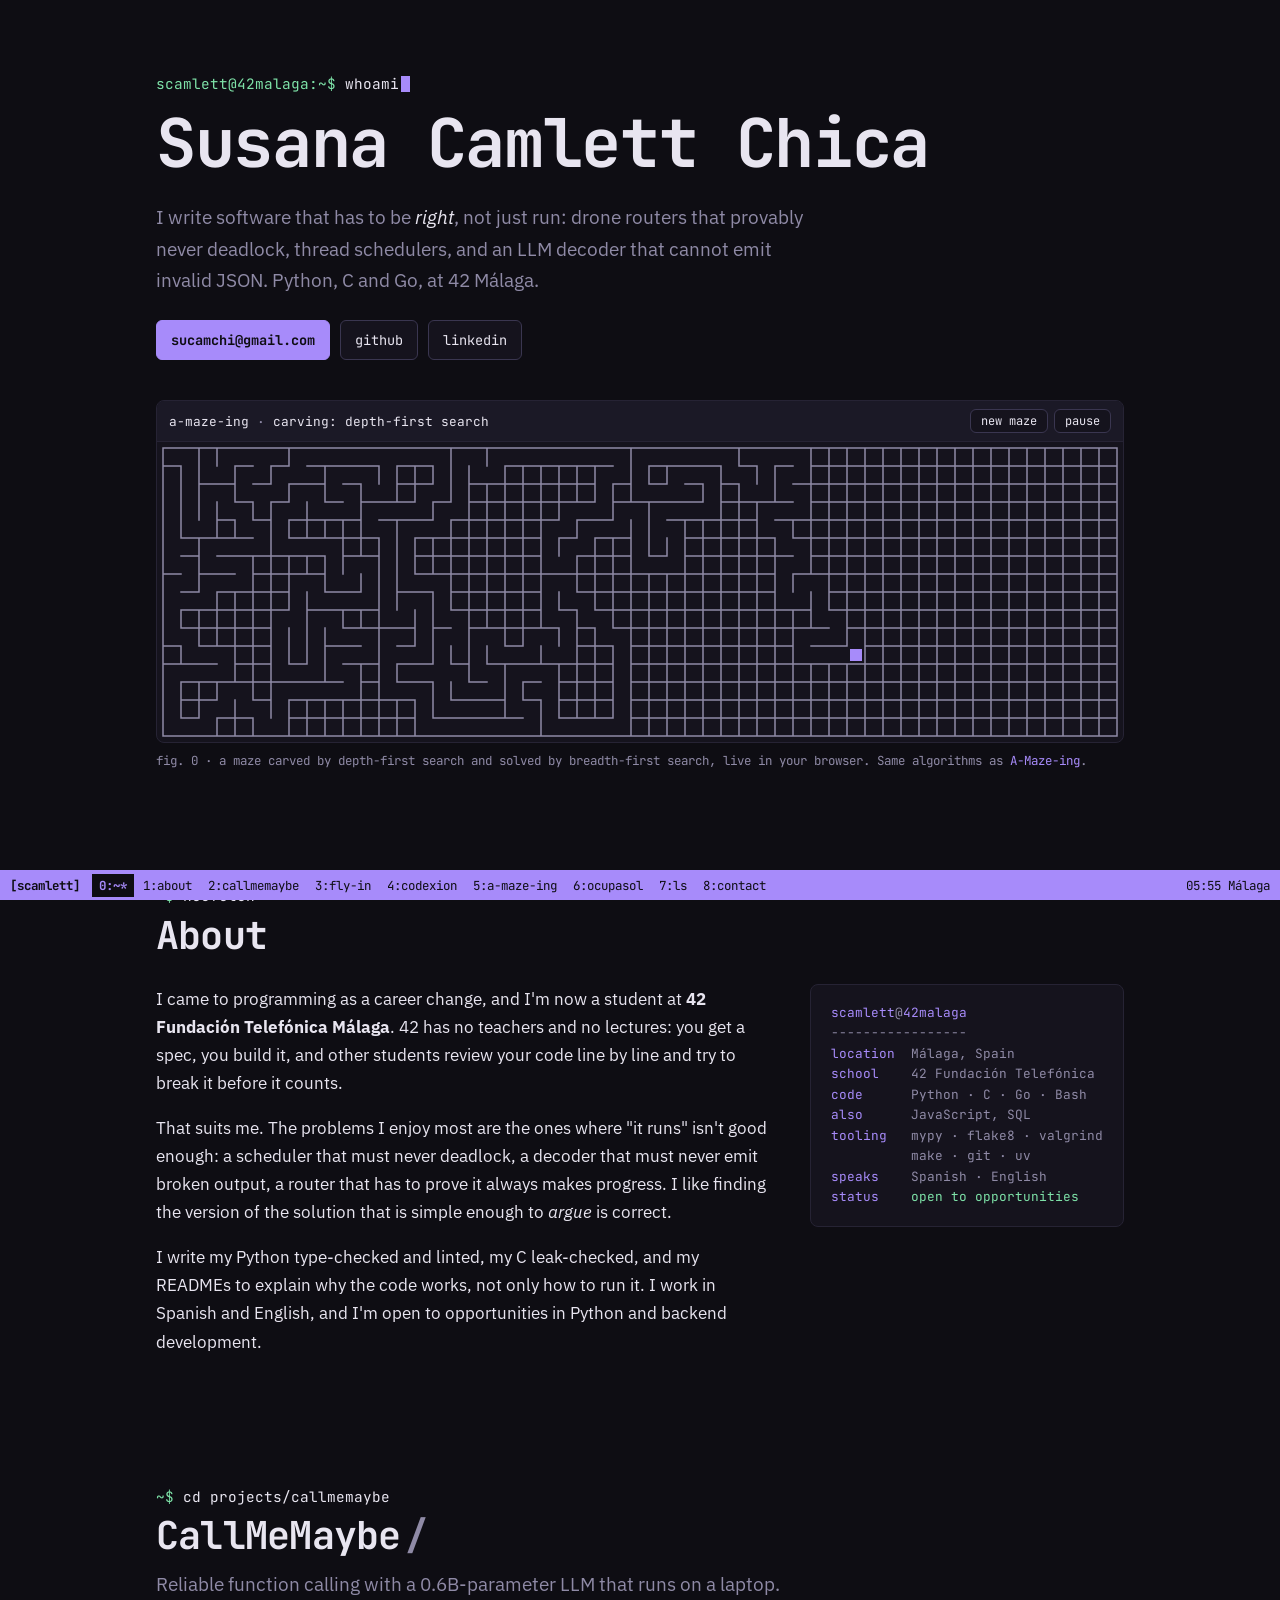
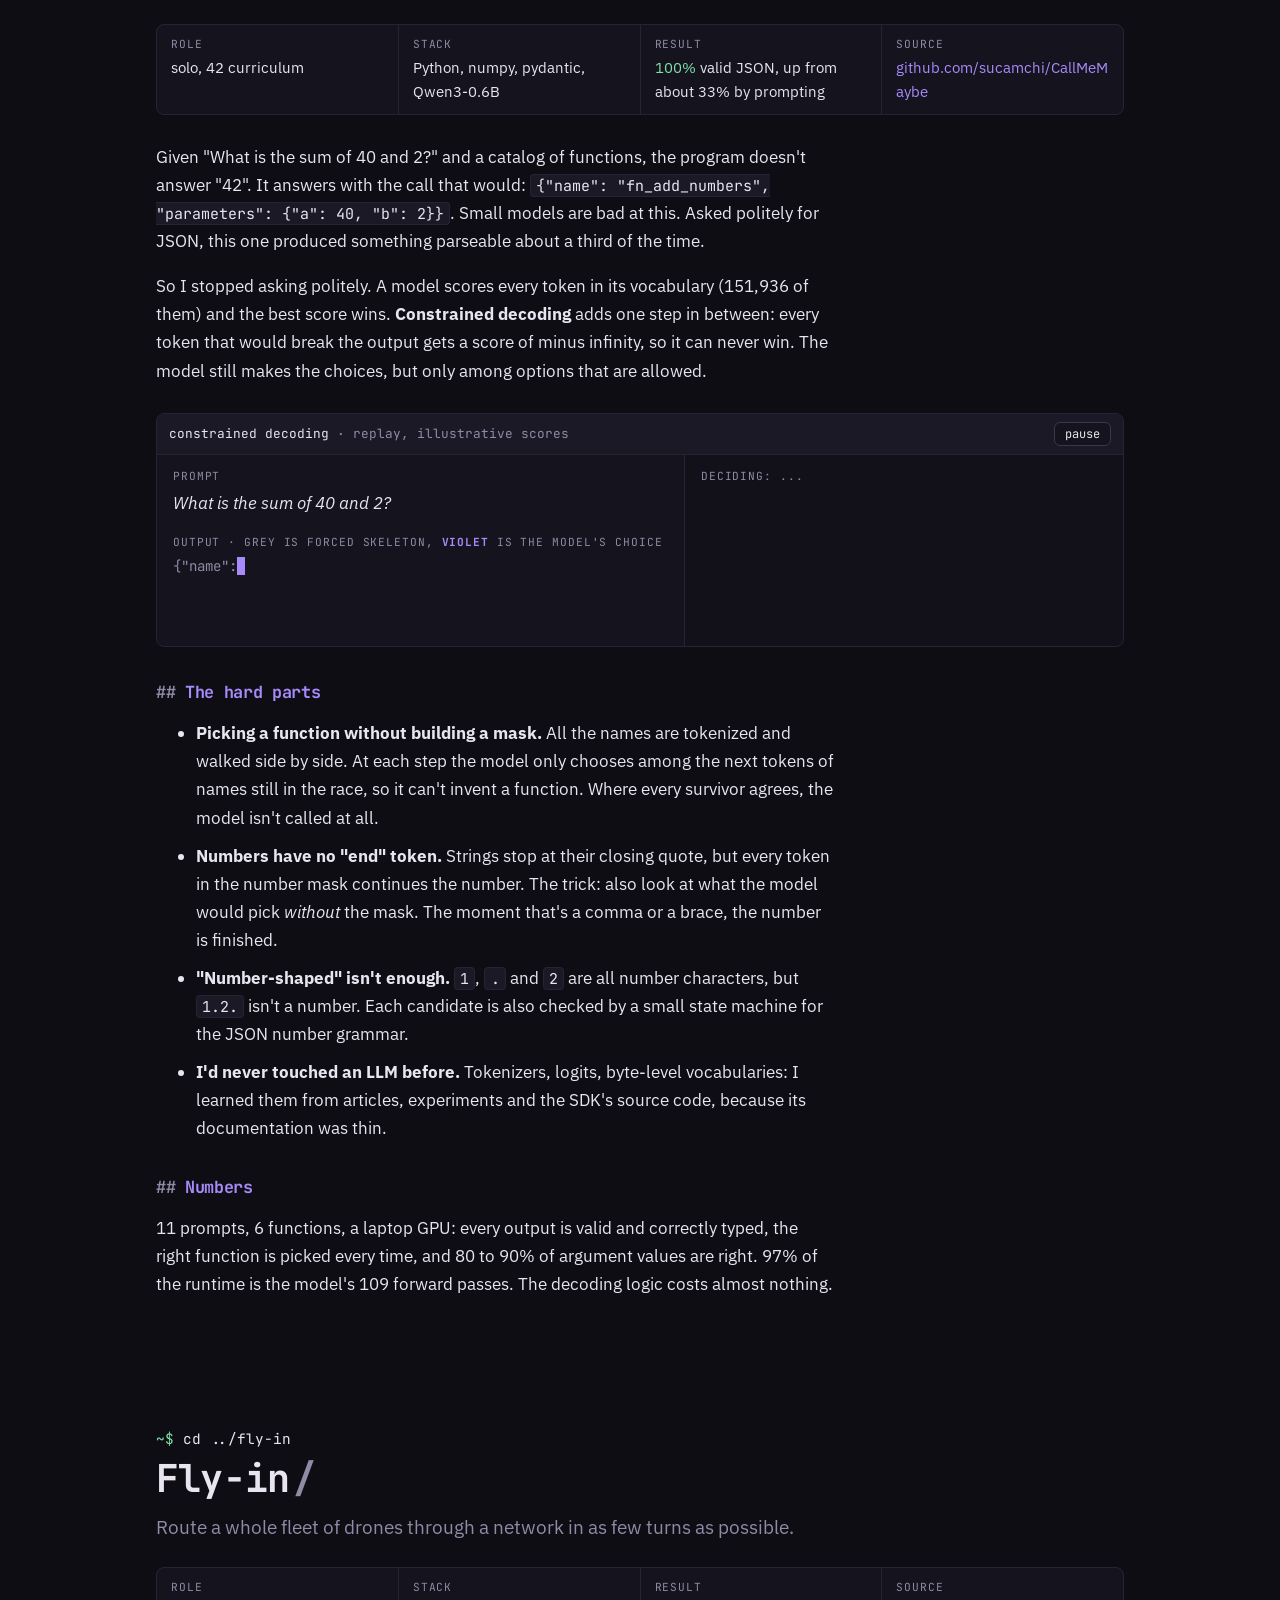
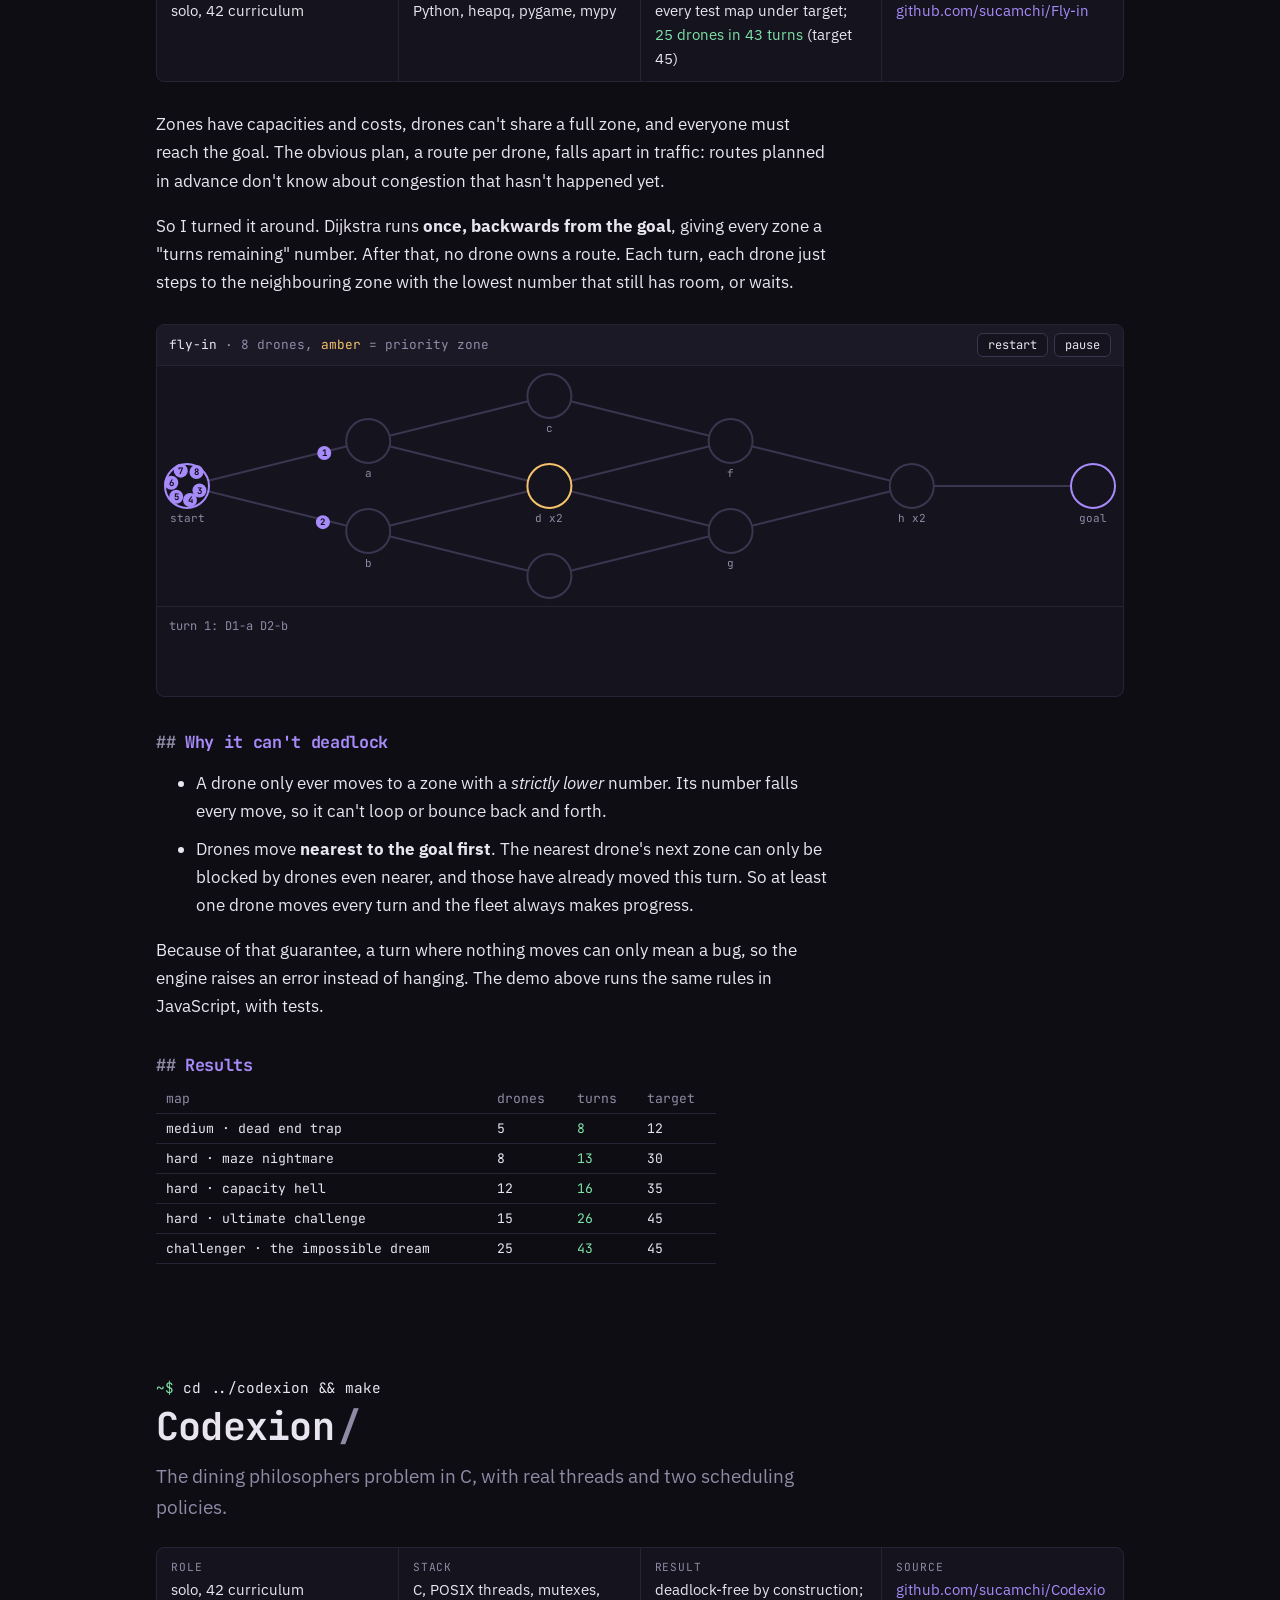
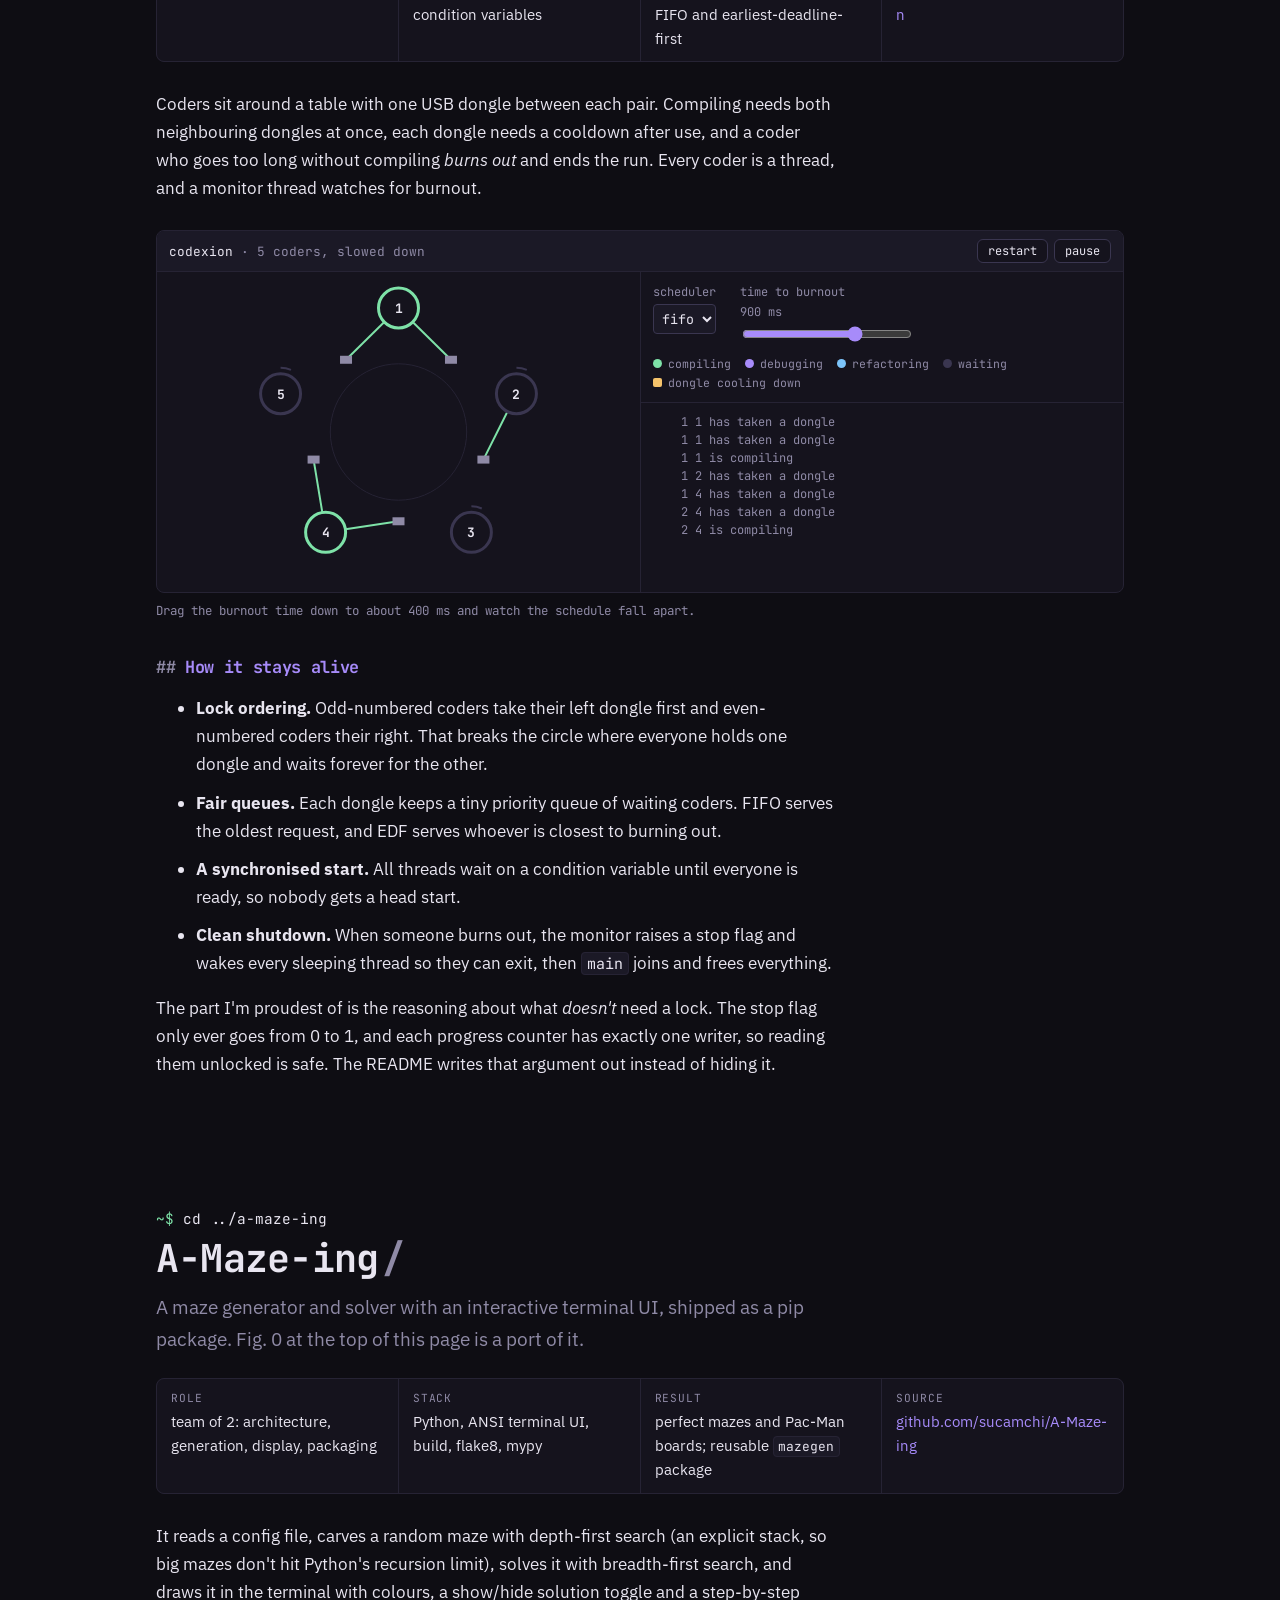
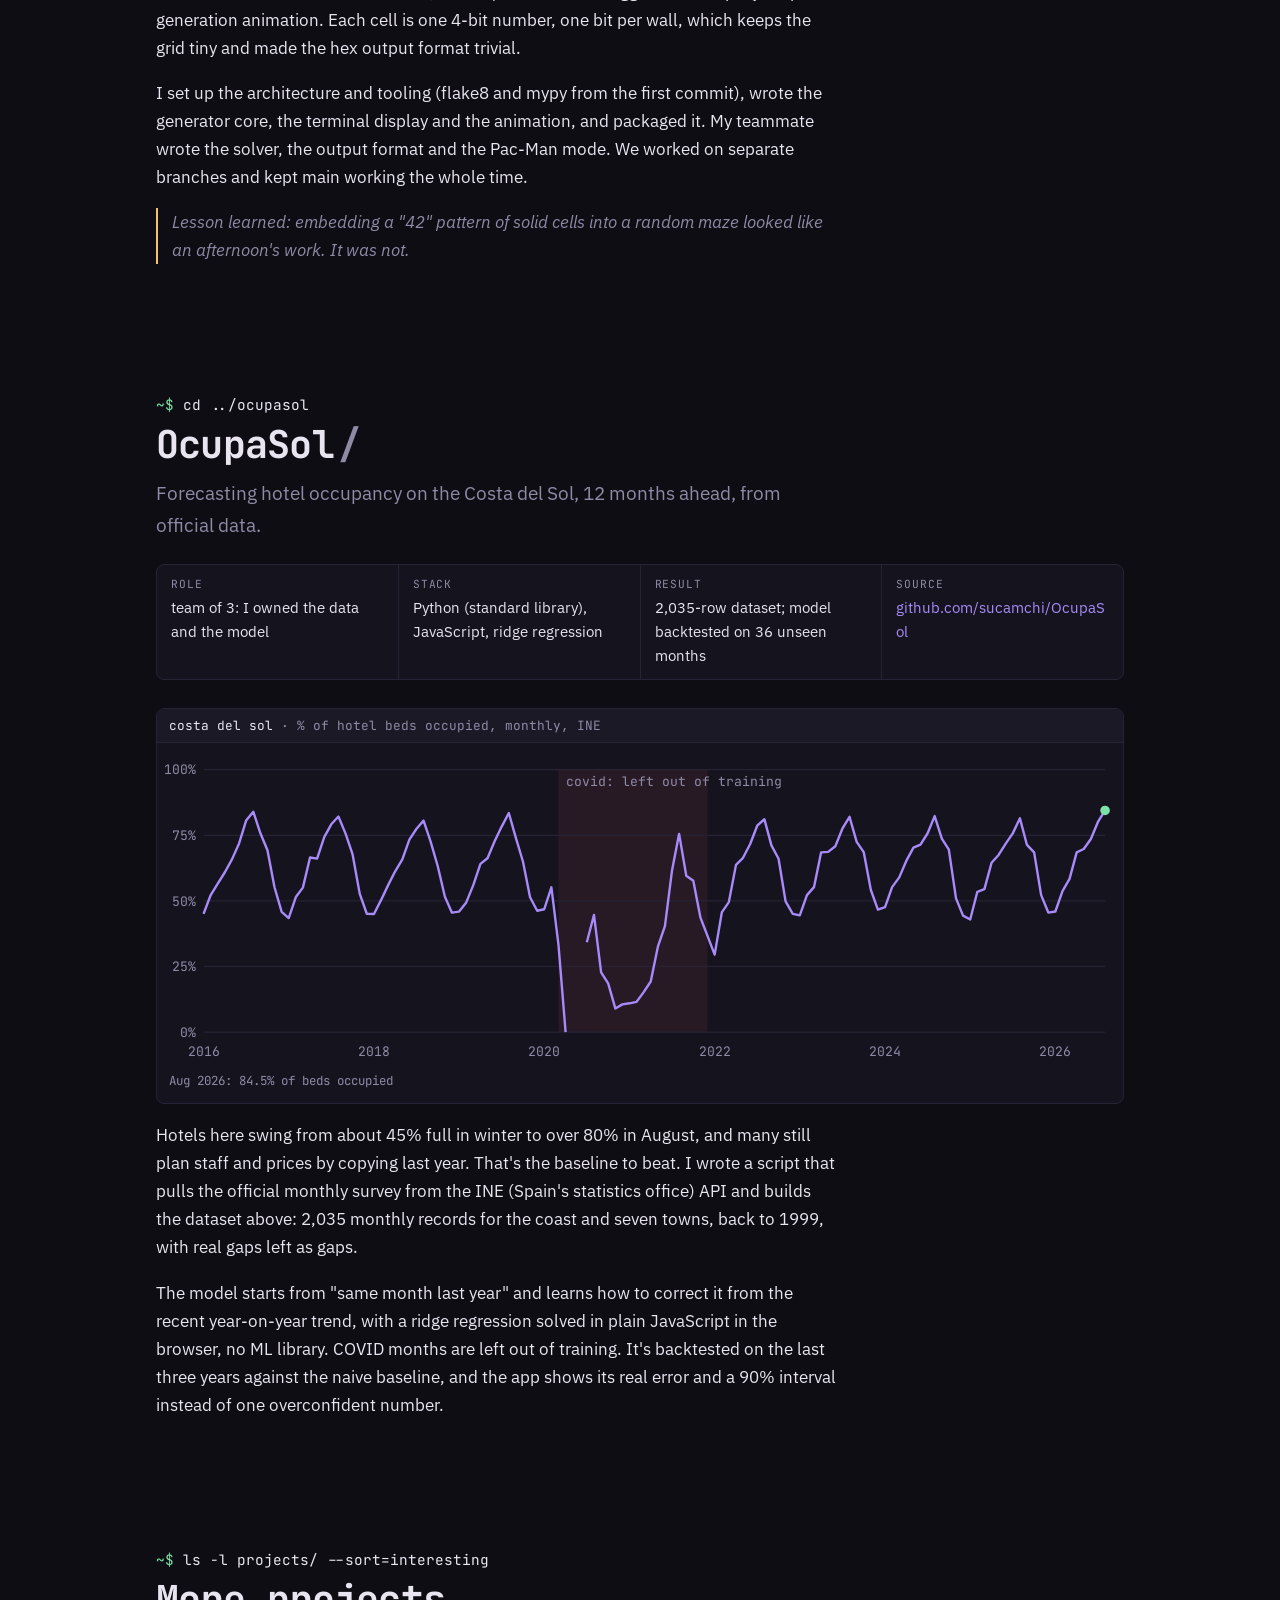
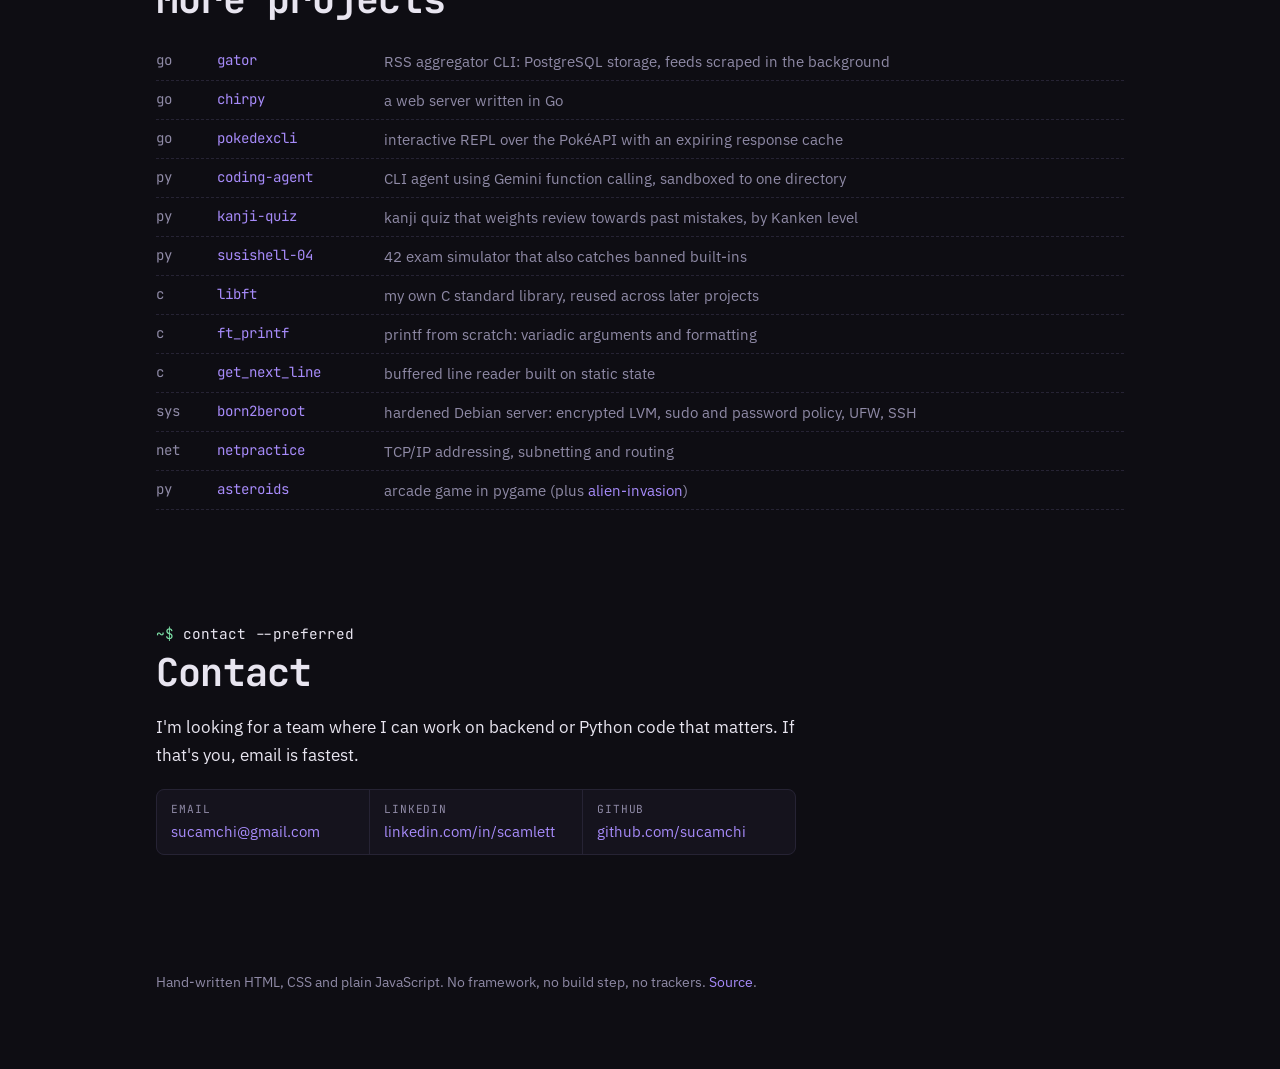
==== index.html @ fb70a39a "Rebuild portfolio as a hand-written site with live algorithm demos Replace the Markdown generator wi" ====
<!doctype html>
<html lang="en">

<head>
    <meta charset="utf-8">
    <meta name="viewport" content="width=device-width, initial-scale=1">
    <title>Susana Camlett Chica · Python, C &amp; Go</title>
    <meta name="description" content="Susana Camlett Chica, software developer at 42 Málaga. Route planners, thread schedulers and LLM decoders in Python, C and Go, with live demos.">
    <meta property="og:title" content="Susana Camlett Chica · Python, C &amp; Go">
    <meta property="og:description" content="Software that has to be right, not just run. Live demos of my projects, running in your browser.">
    <meta property="og:image" content="https://sucamchi.github.io/portfolio-static-site/assets/preview.png">
    <meta property="og:type" content="website">
    <meta name="theme-color" content="#0e0d13">
    <link rel="icon" href="data:image/svg+xml,%3Csvg xmlns='http://www.w3.org/2000/svg' viewBox='0 0 32 32'%3E%3Crect width='32' height='32' rx='6' fill='%230e0d13'/%3E%3Cpath d='M8 10l6 6-6 6' stroke='%23a78bfa' stroke-width='3' fill='none'/%3E%3Cpath d='M16 22h8' stroke='%237ee2a8' stroke-width='3'/%3E%3C/svg%3E">
    <link rel="preconnect" href="https://fonts.googleapis.com">
    <link rel="preconnect" href="https://fonts.gstatic.com" crossorigin>
    <link href="https://fonts.googleapis.com/css2?family=IBM+Plex+Sans:ital,wght@0,400;0,600;1,400&family=JetBrains+Mono:wght@400;700&display=swap" rel="stylesheet">
    <link rel="stylesheet" href="style.css">
</head>

<body>
    <a class="skip" href="#about">Skip to content</a>

    <main>
        <!-- 0: hero -->
        <section id="top" class="hero">
            <p class="cmd"><span class="ps1">scamlett@42malaga:~$</span> <span id="hero-command">whoami</span><span class="caret" aria-hidden="true"></span></p>
            <h1>Susana Camlett Chica</h1>
            <p class="lede">I write software that has to be <em>right</em>, not just run: drone routers that provably never deadlock, thread schedulers, and an LLM decoder that cannot emit invalid JSON. Python, C and Go, at 42 Málaga.</p>
            <p class="hero-links">
                <a class="button primary" href="mailto:sucamchi@gmail.com">sucamchi@gmail.com</a>
                <a class="button" href="https://github.com/sucamchi">github</a>
                <a class="button" href="https://www.linkedin.com/in/scamlett">linkedin</a>
            </p>

            <figure class="pane">
                <figcaption class="pane-bar">
                    <span class="pane-title">a-maze-ing <span class="dim">·</span> <span id="maze-status" aria-live="off">carving</span></span>
                    <span class="pane-controls">
                        <button id="maze-new" type="button">new maze</button>
                        <button id="maze-pause" type="button" aria-pressed="false">pause</button>
                    </span>
                </figcaption>
                <canvas id="maze" class="maze" role="img" aria-label="Animation: a random maze is carved by depth-first search, then the shortest path through it is found with breadth-first search."></canvas>
            </figure>
            <p class="fig-note">fig. 0 · a maze carved by depth-first search and solved by breadth-first search, live in your browser. Same algorithms as <a href="#a-maze-ing">A-Maze-ing</a>.</p>
        </section>

        <!-- 1: about -->
        <section id="about">
            <p class="cmd"><span class="ps1">~$</span> neofetch</p>
            <h2>About</h2>
            <div class="about">
                <div class="prose">
                    <p>I came to programming as a career change, and I'm now a student at <strong>42 Fundación Telefónica Málaga</strong>. 42 has no teachers and no lectures: you get a spec, you build it, and other students review your code line by line and try to break it before it counts.</p>
                    <p>That suits me. The problems I enjoy most are the ones where "it runs" isn't good enough: a scheduler that must never deadlock, a decoder that must never emit broken output, a router that has to prove it always makes progress. I like finding the version of the solution that is simple enough to <em>argue</em> is correct.</p>
                    <p>I write my Python type-checked and linted, my C leak-checked, and my READMEs to explain why the code works, not only how to run it. I work in Spanish and English, and I'm open to opportunities in Python and backend development.</p>
                </div>
                <pre class="neofetch" aria-label="Summary"><span class="accent">scamlett</span>@<span class="accent">42malaga</span>
-----------------
<b>location</b>  Málaga, Spain
<b>school</b>    42 Fundación Telefónica
<b>code</b>      Python · C · Go · Bash
<b>also</b>      JavaScript, SQL
<b>tooling</b>   mypy · flake8 · valgrind
          make · git · uv
<b>speaks</b>    Spanish · English
<b>status</b>    <span class="green">open to opportunities</span></pre>
            </div>
        </section>

        <!-- 2: CallMeMaybe -->
        <section id="callmemaybe" class="project">
            <p class="cmd"><span class="ps1">~$</span> cd projects/callmemaybe</p>
            <h2>CallMeMaybe</h2>
            <p class="lede">Reliable function calling with a 0.6B-parameter LLM that runs on a laptop.</p>
            <dl class="facts">
                <div><dt>role</dt><dd>solo, 42 curriculum</dd></div>
                <div><dt>stack</dt><dd>Python, numpy, pydantic, Qwen3-0.6B</dd></div>
                <div><dt>result</dt><dd><span class="green">100%</span> valid JSON, up from about 33% by prompting</dd></div>
                <div><dt>source</dt><dd><a href="https://github.com/sucamchi/CallMeMaybe">github.com/sucamchi/CallMeMaybe</a></dd></div>
            </dl>

            <div class="prose">
                <p>Given "What is the sum of 40 and 2?" and a catalog of functions, the program doesn't answer "42". It answers with the call that would: <code>{"name": "fn_add_numbers", "parameters": {"a": 40, "b": 2}}</code>. Small models are bad at this. Asked politely for JSON, this one produced something parseable about a third of the time.</p>
                <p>So I stopped asking politely. A model scores every token in its vocabulary (151,936 of them) and the best score wins. <strong>Constrained decoding</strong> adds one step in between: every token that would break the output gets a score of minus infinity, so it can never win. The model still makes the choices, but only among options that are allowed.</p>
            </div>

            <figure class="pane decode" id="decode">
                <figcaption class="pane-bar">
                    <span class="pane-title">constrained decoding <span class="dim">· replay, illustrative scores</span></span>
                    <span class="pane-controls"><button id="decode-pause" type="button" aria-pressed="false">pause</button></span>
                </figcaption>
                <div class="decode-body">
                    <div>
                        <p class="decode-label">prompt</p>
                        <p class="decode-prompt">What is the sum of 40 and 2?</p>
                        <p class="decode-label">output <span class="dim">· <span class="forced">grey</span> is forced skeleton, <span class="picked">violet</span> is the model's choice</span></p>
                        <pre id="decode-output" class="decode-output"></pre>
                    </div>
                    <div class="decode-side">
                        <p class="decode-label">deciding: <span id="decode-slot">...</span></p>
                        <ol id="decode-options" class="decode-options"></ol>
                        <p id="decode-note" class="decode-note" aria-live="polite"></p>
                    </div>
                </div>
            </figure>

            <div class="prose">
                <h3>The hard parts</h3>
                <ul>
                    <li><strong>Picking a function without building a mask.</strong> All the names are tokenized and walked side by side. At each step the model only chooses among the next tokens of names still in the race, so it can't invent a function. Where every survivor agrees, the model isn't called at all.</li>
                    <li><strong>Numbers have no "end" token.</strong> Strings stop at their closing quote, but every token in the number mask continues the number. The trick: also look at what the model would pick <em>without</em> the mask. The moment that's a comma or a brace, the number is finished.</li>
                    <li><strong>"Number-shaped" isn't enough.</strong> <code>1</code>, <code>.</code> and <code>2</code> are all number characters, but <code>1.2.</code> isn't a number. Each candidate is also checked by a small state machine for the JSON number grammar.</li>
                    <li><strong>I'd never touched an LLM before.</strong> Tokenizers, logits, byte-level vocabularies: I learned them from articles, experiments and the SDK's source code, because its documentation was thin.</li>
                </ul>
                <h3>Numbers</h3>
                <p>11 prompts, 6 functions, a laptop GPU: every output is valid and correctly typed, the right function is picked every time, and 80 to 90% of argument values are right. 97% of the runtime is the model's 109 forward passes. The decoding logic costs almost nothing.</p>
            </div>
        </section>

        <!-- 3: Fly-in -->
        <section id="fly-in" class="project">
            <p class="cmd"><span class="ps1">~$</span> cd ../fly-in</p>
            <h2>Fly-in</h2>
            <p class="lede">Route a whole fleet of drones through a network in as few turns as possible.</p>
            <dl class="facts">
                <div><dt>role</dt><dd>solo, 42 curriculum</dd></div>
                <div><dt>stack</dt><dd>Python, heapq, pygame, mypy</dd></div>
                <div><dt>result</dt><dd>every test map under target; <span class="green">25 drones in 43 turns</span> (target 45)</dd></div>
                <div><dt>source</dt><dd><a href="https://github.com/sucamchi/Fly-in">github.com/sucamchi/Fly-in</a></dd></div>
            </dl>

            <div class="prose">
                <p>Zones have capacities and costs, drones can't share a full zone, and everyone must reach the goal. The obvious plan, a route per drone, falls apart in traffic: routes planned in advance don't know about congestion that hasn't happened yet.</p>
                <p>So I turned it around. Dijkstra runs <strong>once, backwards from the goal</strong>, giving every zone a "turns remaining" number. After that, no drone owns a route. Each turn, each drone just steps to the neighbouring zone with the lowest number that still has room, or waits.</p>
            </div>

            <figure class="pane">
                <figcaption class="pane-bar">
                    <span class="pane-title">fly-in <span class="dim">· 8 drones, <span class="amber">amber</span> = priority zone</span></span>
                    <span class="pane-controls">
                        <button id="flyin-restart" type="button">restart</button>
                        <button id="flyin-pause" type="button" aria-pressed="false">pause</button>
                    </span>
                </figcaption>
                <canvas id="flyin" class="flyin" role="img" aria-label="Animation: eight drones move from the start zone to the goal through a network, each turn stepping to the closest free zone."></canvas>
                <pre id="flyin-log" class="log" aria-live="off"></pre>
            </figure>

            <div class="prose">
                <h3>Why it can't deadlock</h3>
                <ul>
                    <li>A drone only ever moves to a zone with a <em>strictly lower</em> number. Its number falls every move, so it can't loop or bounce back and forth.</li>
                    <li>Drones move <strong>nearest to the goal first</strong>. The nearest drone's next zone can only be blocked by drones even nearer, and those have already moved this turn. So at least one drone moves every turn and the fleet always makes progress.</li>
                </ul>
                <p>Because of that guarantee, a turn where nothing moves can only mean a bug, so the engine raises an error instead of hanging. The demo above runs the same rules in JavaScript, with tests.</p>
                <h3>Results</h3>
                <table class="results">
                    <thead><tr><th>map</th><th>drones</th><th>turns</th><th>target</th></tr></thead>
                    <tbody>
                        <tr><td>medium · dead end trap</td><td>5</td><td>8</td><td>12</td></tr>
                        <tr><td>hard · maze nightmare</td><td>8</td><td>13</td><td>30</td></tr>
                        <tr><td>hard · capacity hell</td><td>12</td><td>16</td><td>35</td></tr>
                        <tr><td>hard · ultimate challenge</td><td>15</td><td>26</td><td>45</td></tr>
                        <tr><td>challenger · the impossible dream</td><td>25</td><td>43</td><td>45</td></tr>
                    </tbody>
                </table>
            </div>
        </section>

        <!-- 4: Codexion -->
        <section id="codexion" class="project">
            <p class="cmd"><span class="ps1">~$</span> cd ../codexion &amp;&amp; make</p>
            <h2>Codexion</h2>
            <p class="lede">The dining philosophers problem in C, with real threads and two scheduling policies.</p>
            <dl class="facts">
                <div><dt>role</dt><dd>solo, 42 curriculum</dd></div>
                <div><dt>stack</dt><dd>C, POSIX threads, mutexes, condition variables</dd></div>
                <div><dt>result</dt><dd>deadlock-free by construction; FIFO and earliest-deadline-first</dd></div>
                <div><dt>source</dt><dd><a href="https://github.com/sucamchi/Codexion">github.com/sucamchi/Codexion</a></dd></div>
            </dl>

            <div class="prose">
                <p>Coders sit around a table with one USB dongle between each pair. Compiling needs both neighbouring dongles at once, each dongle needs a cooldown after use, and a coder who goes too long without compiling <em>burns out</em> and ends the run. Every coder is a thread, and a monitor thread watches for burnout.</p>
            </div>

            <figure class="pane">
                <figcaption class="pane-bar">
                    <span class="pane-title">codexion <span class="dim">· 5 coders, slowed down</span></span>
                    <span class="pane-controls">
                        <button id="codexion-restart" type="button">restart</button>
                        <button id="codexion-pause" type="button" aria-pressed="false">pause</button>
                    </span>
                </figcaption>
                <div class="codexion-body">
                    <canvas id="codexion-canvas" class="codexion" role="img" aria-label="Animation: five coders around a table take turns holding the two dongles beside them. A ring around each coder fills up as they approach burnout."></canvas>
                    <div class="codexion-side">
                        <div class="controls">
                            <label>scheduler
                                <select id="codexion-scheduler">
                                    <option value="fifo">fifo</option>
                                    <option value="edf">edf</option>
                                </select>
                            </label>
                            <label>time to burnout <output id="codexion-burnout-value">900 ms</output>
                                <input id="codexion-burnout" type="range" min="250" max="1200" step="50" value="900">
                            </label>
                        </div>
                        <ul class="legend">
                            <li><i class="dot green-bg"></i>compiling</li>
                            <li><i class="dot accent-bg"></i>debugging</li>
                            <li><i class="dot blue-bg"></i>refactoring</li>
                            <li><i class="dot line-bg"></i>waiting</li>
                            <li><i class="dot amber-bg"></i>dongle cooling down</li>
                        </ul>
                        <pre id="codexion-log" class="log" aria-live="off"></pre>
                    </div>
                </div>
            </figure>
            <p class="fig-note">Drag the burnout time down to about 400 ms and watch the schedule fall apart.</p>

            <div class="prose">
                <h3>How it stays alive</h3>
                <ul>
                    <li><strong>Lock ordering.</strong> Odd-numbered coders take their left dongle first and even-numbered coders their right. That breaks the circle where everyone holds one dongle and waits forever for the other.</li>
                    <li><strong>Fair queues.</strong> Each dongle keeps a tiny priority queue of waiting coders. FIFO serves the oldest request, and EDF serves whoever is closest to burning out.</li>
                    <li><strong>A synchronised start.</strong> All threads wait on a condition variable until everyone is ready, so nobody gets a head start.</li>
                    <li><strong>Clean shutdown.</strong> When someone burns out, the monitor raises a stop flag and wakes every sleeping thread so they can exit, then <code>main</code> joins and frees everything.</li>
                </ul>
                <p>The part I'm proudest of is the reasoning about what <em>doesn't</em> need a lock. The stop flag only ever goes from 0 to 1, and each progress counter has exactly one writer, so reading them unlocked is safe. The README writes that argument out instead of hiding it.</p>
            </div>
        </section>

        <!-- 5: A-Maze-ing -->
        <section id="a-maze-ing" class="project">
            <p class="cmd"><span class="ps1">~$</span> cd ../a-maze-ing</p>
            <h2>A-Maze-ing</h2>
            <p class="lede">A maze generator and solver with an interactive terminal UI, shipped as a pip package. Fig. 0 at the top of this page is a port of it.</p>
            <dl class="facts">
                <div><dt>role</dt><dd>team of 2: architecture, generation, display, packaging</dd></div>
                <div><dt>stack</dt><dd>Python, ANSI terminal UI, build, flake8, mypy</dd></div>
                <div><dt>result</dt><dd>perfect mazes and Pac-Man boards; reusable <code>mazegen</code> package</dd></div>
                <div><dt>source</dt><dd><a href="https://github.com/sucamchi/A-Maze-ing">github.com/sucamchi/A-Maze-ing</a></dd></div>
            </dl>
            <div class="prose">
                <p>It reads a config file, carves a random maze with depth-first search (an explicit stack, so big mazes don't hit Python's recursion limit), solves it with breadth-first search, and draws it in the terminal with colours, a show/hide solution toggle and a step-by-step generation animation. Each cell is one 4-bit number, one bit per wall, which keeps the grid tiny and made the hex output format trivial.</p>
                <p>I set up the architecture and tooling (flake8 and mypy from the first commit), wrote the generator core, the terminal display and the animation, and packaged it. My teammate wrote the solver, the output format and the Pac-Man mode. We worked on separate branches and kept main working the whole time.</p>
                <p class="aside">Lesson learned: embedding a "42" pattern of solid cells into a random maze looked like an afternoon's work. It was not.</p>
            </div>
        </section>

        <!-- 6: OcupaSol -->
        <section id="ocupasol" class="project">
            <p class="cmd"><span class="ps1">~$</span> cd ../ocupasol</p>
            <h2>OcupaSol</h2>
            <p class="lede">Forecasting hotel occupancy on the Costa del Sol, 12 months ahead, from official data.</p>
            <dl class="facts">
                <div><dt>role</dt><dd>team of 3: I owned the data and the model</dd></div>
                <div><dt>stack</dt><dd>Python (standard library), JavaScript, ridge regression</dd></div>
                <div><dt>result</dt><dd>2,035-row dataset; model backtested on 36 unseen months</dd></div>
                <div><dt>source</dt><dd><a href="https://github.com/sucamchi/OcupaSol">github.com/sucamchi/OcupaSol</a></dd></div>
            </dl>

            <figure class="pane">
                <figcaption class="pane-bar">
                    <span class="pane-title">costa del sol <span class="dim">· % of hotel beds occupied, monthly, INE</span></span>
                </figcaption>
                <svg id="ocupasol-chart" class="chart" role="img" aria-label="Line chart of monthly hotel occupancy on the Costa del Sol from 2016 to 2026: a steady seasonal wave between about 45% in winter and 84% in August, a collapse to zero in 2020, and recovery by 2022."></svg>
                <p id="ocupasol-readout" class="readout" aria-live="off"></p>
            </figure>

            <div class="prose">
                <p>Hotels here swing from about 45% full in winter to over 80% in August, and many still plan staff and prices by copying last year. That's the baseline to beat. I wrote a script that pulls the official monthly survey from the INE (Spain's statistics office) API and builds the dataset above: 2,035 monthly records for the coast and seven towns, back to 1999, with real gaps left as gaps.</p>
                <p>The model starts from "same month last year" and learns how to correct it from the recent year-on-year trend, with a ridge regression solved in plain JavaScript in the browser, no ML library. COVID months are left out of training. It's backtested on the last three years against the naive baseline, and the app shows its real error and a 90% interval instead of one overconfident number.</p>
            </div>
        </section>

        <!-- 7: everything else -->
        <section id="ls">
            <p class="cmd"><span class="ps1">~$</span> ls -l projects/ --sort=interesting</p>
            <h2>More projects</h2>
            <ul class="ls">
                <li><span class="perm">go</span><a href="https://github.com/sucamchi/aggreGATOR">gator</a><span>RSS aggregator CLI: PostgreSQL storage, feeds scraped in the background</span></li>
                <li><span class="perm">go</span><a href="https://github.com/sucamchi/Chirpy">chirpy</a><span>a web server written in Go</span></li>
                <li><span class="perm">go</span><a href="https://github.com/sucamchi/pokedexcli">pokedexcli</a><span>interactive REPL over the PokéAPI with an expiring response cache</span></li>
                <li><span class="perm">py</span><a href="https://github.com/sucamchi/boot-ai-coding-agent">coding-agent</a><span>CLI agent using Gemini function calling, sandboxed to one directory</span></li>
                <li><span class="perm">py</span><a href="https://github.com/sucamchi/kanji-quiz">kanji-quiz</a><span>kanji quiz that weights review towards past mistakes, by Kanken level</span></li>
                <li><span class="perm">py</span><a href="https://github.com/sucamchi/SusiShell04ElectricBoogaloo">susishell-04</a><span>42 exam simulator that also catches banned built-ins</span></li>
                <li><span class="perm">c</span><a href="https://github.com/sucamchi/libft">libft</a><span>my own C standard library, reused across later projects</span></li>
                <li><span class="perm">c</span><a href="https://github.com/sucamchi/ft_printf">ft_printf</a><span>printf from scratch: variadic arguments and formatting</span></li>
                <li><span class="perm">c</span><a href="https://github.com/sucamchi/get_next_line">get_next_line</a><span>buffered line reader built on static state</span></li>
                <li><span class="perm">sys</span><a href="https://github.com/sucamchi/Born2beroot">born2beroot</a><span>hardened Debian server: encrypted LVM, sudo and password policy, UFW, SSH</span></li>
                <li><span class="perm">net</span><a href="https://github.com/sucamchi/NetPractice">netpractice</a><span>TCP/IP addressing, subnetting and routing</span></li>
                <li><span class="perm">py</span><a href="https://github.com/sucamchi/asteroids">asteroids</a><span>arcade game in pygame (plus <a href="https://github.com/sucamchi/alien-invasion">alien-invasion</a>)</span></li>
            </ul>
        </section>

        <!-- 8: contact -->
        <section id="contact">
            <p class="cmd"><span class="ps1">~$</span> contact --preferred</p>
            <h2>Contact</h2>
            <p class="prose">I'm looking for a team where I can work on backend or Python code that matters. If that's you, email is fastest.</p>
            <dl class="facts contact">
                <div><dt>email</dt><dd><a href="mailto:sucamchi@gmail.com">sucamchi@gmail.com</a></dd></div>
                <div><dt>linkedin</dt><dd><a href="https://www.linkedin.com/in/scamlett">linkedin.com/in/scamlett</a></dd></div>
                <div><dt>github</dt><dd><a href="https://github.com/sucamchi">github.com/sucamchi</a></dd></div>
            </dl>
        </section>
    </main>

    <footer>
        <p>Hand-written HTML, CSS and plain JavaScript. No framework, no build step, no trackers. <a href="https://github.com/sucamchi/portfolio-static-site">Source</a>.</p>
    </footer>

    <nav class="tmux" aria-label="Sections">
        <span class="tmux-session">[scamlett]</span>
        <div class="tmux-windows">
            <a href="#top">0:~</a>
            <a href="#about">1:about</a>
            <a href="#callmemaybe">2:callmemaybe</a>
            <a href="#fly-in">3:fly-in</a>
            <a href="#codexion">4:codexion</a>
            <a href="#a-maze-ing">5:a-maze-ing</a>
            <a href="#ocupasol">6:ocupasol</a>
            <a href="#ls">7:ls</a>
            <a href="#contact">8:contact</a>
        </div>
        <span id="clock" class="tmux-clock"></span>
    </nav>

    <script type="module" src="js/main.js"></script>
    <script type="module" src="js/maze.js"></script>
    <script type="module" src="js/decode.js"></script>
    <script type="module" src="js/flyin.js"></script>
    <script type="module" src="js/codexion.js"></script>
    <script type="module" src="js/chart.js"></script>
</body>

</html>
---- style.css ----
/* One palette for the page and the canvas demos: js/canvas.js reads these
   variables with cssColor(), so change a colour here and the demos follow. */
:root {
    color-scheme: dark;
    --bg: #0e0d13;
    --panel: #15131d;
    --panel-2: #1b1926;
    --line: #262334;
    --line-strong: #3a3650;
    --text: #e8e5f0;
    --text-dim: #8f8aa6;
    --accent: #a78bfa;
    --accent-soft: rgba(167, 139, 250, 0.13);
    --green: #7ee2a8;
    --amber: #f5c36b;
    --red: #ff6b81;
    --blue: #7cc4fa;
    --mono: "JetBrains Mono", ui-monospace, Menlo, Consolas, monospace;
    --sans: "IBM Plex Sans", system-ui, -apple-system, "Segoe UI", sans-serif;
    --bar-height: 30px;
}

* {
    box-sizing: border-box;
}

html {
    scroll-behavior: smooth;
    scroll-padding-top: 24px;
}

body {
    margin: 0;
    background:
        radial-gradient(1200px 500px at 85% -10%, rgba(167, 139, 250, 0.10), transparent 60%),
        var(--bg);
    color: var(--text);
    font: 17px/1.65 var(--sans);
    padding-bottom: var(--bar-height);
}

main,
footer {
    max-width: 1000px;
    margin: 0 auto;
    padding: 0 16px;
}

section {
    padding: 88px 0 24px;
}

a {
    color: var(--accent);
    text-decoration: none;
}

a:hover {
    text-decoration: underline;
}

:focus-visible {
    outline: 2px solid var(--green);
    outline-offset: 2px;
}

.skip {
    position: absolute;
    left: -999px;
}

.skip:focus {
    left: 16px;
    top: 16px;
    z-index: 10;
    background: var(--panel);
    padding: 8px 12px;
}

/* ---------- type ---------- */

h1,
h2,
h3 {
    font-family: var(--mono);
    font-weight: 700;
    letter-spacing: -0.02em;
    line-height: 1.15;
}

h1 {
    font-size: clamp(2.2rem, 7vw, 4.2rem);
    margin: 8px 0 20px;
}

h2 {
    font-size: clamp(1.7rem, 4.5vw, 2.4rem);
    margin: 6px 0 10px;
}

h3 {
    font-size: 1.05rem;
    margin: 36px 0 8px;
    color: var(--accent);
}

h3::before {
    content: "## ";
    color: var(--text-dim);
}

code,
pre,
.cmd,
.button,
button,
select,
.facts dt,
.fig-note,
.readout,
.log {
    font-family: var(--mono);
}

code {
    font-size: 0.88em;
    background: var(--panel-2);
    border: 1px solid var(--line);
    border-radius: 4px;
    padding: 0.08em 0.35em;
}

.prose {
    max-width: 68ch;
}

.prose li {
    margin: 10px 0;
}

.lede {
    font-size: 1.2rem;
    color: var(--text-dim);
    max-width: 60ch;
    margin: 0 0 24px;
}

.lede em {
    color: var(--text);
}

.dim {
    color: var(--text-dim);
}

.accent { color: var(--accent); }
.green { color: var(--green); }
.amber { color: var(--amber); }

/* the shell prompt above every heading */
.cmd {
    margin: 0;
    font-size: 0.9rem;
    color: var(--text);
}

.ps1 {
    color: var(--green);
}

.caret {
    display: inline-block;
    width: 0.6em;
    height: 1.1em;
    margin-left: 2px;
    vertical-align: -0.2em;
    background: var(--accent);
    animation: blink 1.1s steps(1) infinite;
}

@keyframes blink {
    50% { opacity: 0; }
}

.aside {
    border-left: 2px solid var(--amber);
    padding-left: 14px;
    color: var(--text-dim);
    font-style: italic;
}

/* ---------- hero ---------- */

.hero {
    padding-top: 72px;
}

.hero-links {
    display: flex;
    flex-wrap: wrap;
    gap: 10px;
    margin: 0 0 40px;
}

.button,
button {
    display: inline-block;
    border: 1px solid var(--line-strong);
    background: var(--panel);
    color: var(--text);
    border-radius: 6px;
    padding: 8px 14px;
    font-size: 0.85rem;
    cursor: pointer;
}

.button:hover,
button:hover {
    border-color: var(--accent);
    text-decoration: none;
}

.button.primary {
    background: var(--accent);
    border-color: var(--accent);
    color: var(--bg);
    font-weight: 700;
}

/* ---------- panes (the tmux-like frames around demos) ---------- */

.pane {
    margin: 28px 0 8px;
    background: var(--panel);
    border: 1px solid var(--line);
    border-radius: 8px;
    overflow: hidden;
}

.pane-bar {
    display: flex;
    flex-wrap: wrap;
    justify-content: space-between;
    align-items: center;
    gap: 6px 12px;
    padding: 8px 12px;
    border-bottom: 1px solid var(--line);
    background: var(--panel-2);
    font: 0.8rem var(--mono);
}

.pane-title {
    color: var(--text);
}

.pane-controls {
    display: flex;
    gap: 6px;
}

.pane-controls button {
    padding: 3px 10px;
    font-size: 0.75rem;
}

.fig-note {
    font-size: 0.78rem;
    color: var(--text-dim);
    margin: 8px 0 0;
}

canvas {
    display: block;
    width: 100%;
}

.maze {
    height: 300px;
}

.flyin {
    height: 240px;
}

.log {
    margin: 0;
    padding: 10px 12px;
    min-height: 7.5em;
    border-top: 1px solid var(--line);
    font-size: 0.75rem;
    line-height: 1.5;
    color: var(--text-dim);
    white-space: pre-wrap;
}

/* ---------- about ---------- */

.about {
    display: grid;
    grid-template-columns: minmax(0, 1fr) auto;
    gap: 40px;
    align-items: start;
}

.neofetch {
    margin: 16px 0 0;
    padding: 18px 20px;
    background: var(--panel);
    border: 1px solid var(--line);
    border-radius: 8px;
    font-size: 0.8rem;
    line-height: 1.6;
    color: var(--text-dim);
}

.neofetch b {
    color: var(--accent);
    font-weight: 400;
}

/* ---------- project case studies ---------- */

.project h2::after {
    content: "/";
    color: var(--text-dim);
    margin-left: 4px;
}

.facts {
    display: grid;
    grid-template-columns: repeat(auto-fit, minmax(210px, 1fr));
    gap: 1px;
    margin: 0 0 28px;
    background: var(--line);
    border: 1px solid var(--line);
    border-radius: 8px;
    overflow: hidden;
}

.facts div {
    background: var(--panel);
    padding: 10px 14px;
}

.facts dt {
    font-size: 0.7rem;
    text-transform: uppercase;
    letter-spacing: 0.08em;
    color: var(--text-dim);
}

.facts dd {
    margin: 2px 0 0;
    font-size: 0.92rem;
    overflow-wrap: anywhere;
}

.results {
    border-collapse: collapse;
    font: 0.82rem var(--mono);
    width: 100%;
    max-width: 560px;
}

.results th,
.results td {
    text-align: left;
    padding: 6px 10px;
    border-bottom: 1px solid var(--line);
}

.results th {
    color: var(--text-dim);
    font-weight: 400;
}

.results td:nth-child(3) {
    color: var(--green);
}

/* ---------- constrained decoding demo ---------- */

.decode-body {
    display: grid;
    grid-template-columns: minmax(0, 1.2fr) minmax(0, 1fr);
}

.decode-body > div {
    padding: 14px 16px;
}

.decode-side {
    border-left: 1px solid var(--line);
    background: rgba(0, 0, 0, 0.12);
}

.decode-label {
    margin: 0 0 6px;
    font: 0.7rem var(--mono);
    text-transform: uppercase;
    letter-spacing: 0.08em;
    color: var(--text-dim);
}

.decode-prompt {
    margin: 0 0 18px;
    font-style: italic;
}

.decode-output {
    margin: 0;
    min-height: 5.5em;
    font-size: 0.88rem;
    white-space: pre-wrap;
    word-break: break-all;
}

.forced {
    color: var(--text-dim);
}

.picked {
    color: var(--accent);
    font-weight: 700;
}

.cursor {
    background: var(--accent);
    animation: blink 1.1s steps(1) infinite;
}

.decode.valid .decode-output {
    color: var(--green);
}

.decode-options {
    list-style: none;
    margin: 0;
    padding: 0;
    font: 0.8rem var(--mono);
}

.decode-options li {
    display: grid;
    grid-template-columns: 7.5em 1fr 4em;
    align-items: center;
    gap: 8px;
    padding: 4px 6px;
    border-radius: 4px;
    transition: background 0.3s;
}

.decode-options code {
    background: none;
    border: 0;
    padding: 0;
}

.decode-options .bar {
    height: 6px;
    border-radius: 3px;
    background: var(--accent);
    width: calc(var(--score) * 100%);
}

.decode-options .score {
    text-align: right;
    color: var(--text-dim);
}

.decode-options .masked code,
.decode-options .masked .score {
    color: var(--red);
    text-decoration: line-through;
}

.decode-options .masked .bar {
    background: var(--red);
    opacity: 0.35;
}

.decode-options .picked {
    background: var(--accent-soft);
}

.decode-note {
    margin: 12px 0 0;
    font-size: 0.85rem;
    color: var(--text-dim);
    min-height: 3em;
}

/* ---------- codexion demo ---------- */

.codexion-body {
    display: grid;
    grid-template-columns: minmax(0, 1fr) minmax(0, 1fr);
}

.codexion {
    height: 320px;
}

.codexion-side {
    border-left: 1px solid var(--line);
    display: flex;
    flex-direction: column;
}

.controls {
    display: flex;
    flex-wrap: wrap;
    gap: 14px 24px;
    padding: 12px;
    font: 0.75rem var(--mono);
    color: var(--text-dim);
}

.controls label {
    display: flex;
    flex-direction: column;
    gap: 4px;
}

select {
    background: var(--panel-2);
    color: var(--text);
    border: 1px solid var(--line-strong);
    border-radius: 4px;
    padding: 4px;
}

input[type="range"] {
    accent-color: var(--accent);
    width: 170px;
}

.legend {
    list-style: none;
    display: flex;
    flex-wrap: wrap;
    gap: 4px 14px;
    margin: 0;
    padding: 0 12px 12px;
    font: 0.72rem var(--mono);
    color: var(--text-dim);
}

.dot {
    display: inline-block;
    width: 9px;
    height: 9px;
    border-radius: 50%;
    margin-right: 6px;
}

.green-bg { background: var(--green); }
.accent-bg { background: var(--accent); }
.blue-bg { background: var(--blue); }
.line-bg { background: var(--line-strong); }
.amber-bg { background: var(--amber); border-radius: 2px; }

.codexion-side .log {
    flex: 1;
}

/* ---------- ocupasol chart ---------- */

.chart {
    display: block;
    width: 100%;
    height: auto;
    padding: 10px 6px 0;
    touch-action: pan-y;
}

.chart .grid {
    stroke: var(--line);
}

.chart .label {
    fill: var(--text-dim);
    font: 11px var(--mono);
}

.chart .covid {
    fill: rgba(255, 107, 129, 0.08);
}

.chart .series {
    fill: none;
    stroke: var(--accent);
    stroke-width: 2;
    stroke-linejoin: round;
}

.chart .marker {
    fill: var(--green);
}

.readout {
    margin: 0;
    padding: 8px 12px 12px;
    font-size: 0.78rem;
    color: var(--text-dim);
}

/* ---------- ls -l list ---------- */

.ls {
    list-style: none;
    margin: 20px 0 0;
    padding: 0;
    font: 0.88rem var(--mono);
}

.ls li {
    display: grid;
    grid-template-columns: 3.5em 11em minmax(0, 1fr);
    gap: 12px;
    padding: 9px 0;
    border-bottom: 1px dashed var(--line);
}

.ls .perm {
    color: var(--text-dim);
}

.ls li > span:last-child {
    color: var(--text-dim);
    font-family: var(--sans);
    font-size: 0.95rem;
}

/* ---------- contact & footer ---------- */

.contact {
    max-width: 640px;
    margin-top: 20px;
}

footer {
    margin-top: 64px;
    padding-bottom: 32px;
    color: var(--text-dim);
    font-size: 0.85rem;
}

/* ---------- tmux status bar ---------- */

.tmux {
    position: fixed;
    left: 0;
    right: 0;
    bottom: 0;
    height: var(--bar-height);
    display: flex;
    align-items: center;
    gap: 12px;
    padding: 0 10px;
    background: var(--accent);
    color: var(--bg);
    font: 0.78rem var(--mono);
    z-index: 5;
}

.tmux-session {
    font-weight: 700;
}

/* position: relative so links' offsetLeft is measured from here (main.js) */
.tmux-windows {
    position: relative;
    flex: 1;
    display: flex;
    gap: 2px;
    overflow-x: auto;
    scrollbar-width: none;
    white-space: nowrap;
}

.tmux-windows a {
    color: var(--bg);
    padding: 3px 7px;
}

.tmux-windows a.active {
    background: var(--bg);
    color: var(--accent);
    font-weight: 700;
}

/* tmux marks the current window with a star */
.tmux-windows a.active::after {
    content: "*";
}

.tmux-clock {
    white-space: nowrap;
}

/* ---------- small screens ---------- */

@media (max-width: 760px) {
    body {
        font-size: 16px;
    }

    section {
        padding-top: 64px;
    }

    .about,
    .decode-body,
    .codexion-body {
        grid-template-columns: minmax(0, 1fr);
    }

    .decode-side,
    .codexion-side {
        border-left: 0;
        border-top: 1px solid var(--line);
    }

    .maze {
        height: 240px;
    }

    .flyin {
        height: 210px;
    }

    .ls li {
        grid-template-columns: 2.8em minmax(0, 1fr);
    }

    .ls li > span:last-child {
        grid-column: 2;
    }

    .tmux-session,
    .tmux-clock {
        display: none;
    }
}

@media (prefers-reduced-motion: reduce) {
    html {
        scroll-behavior: auto;
    }

    .caret,
    .cursor {
        animation: none;
    }
}
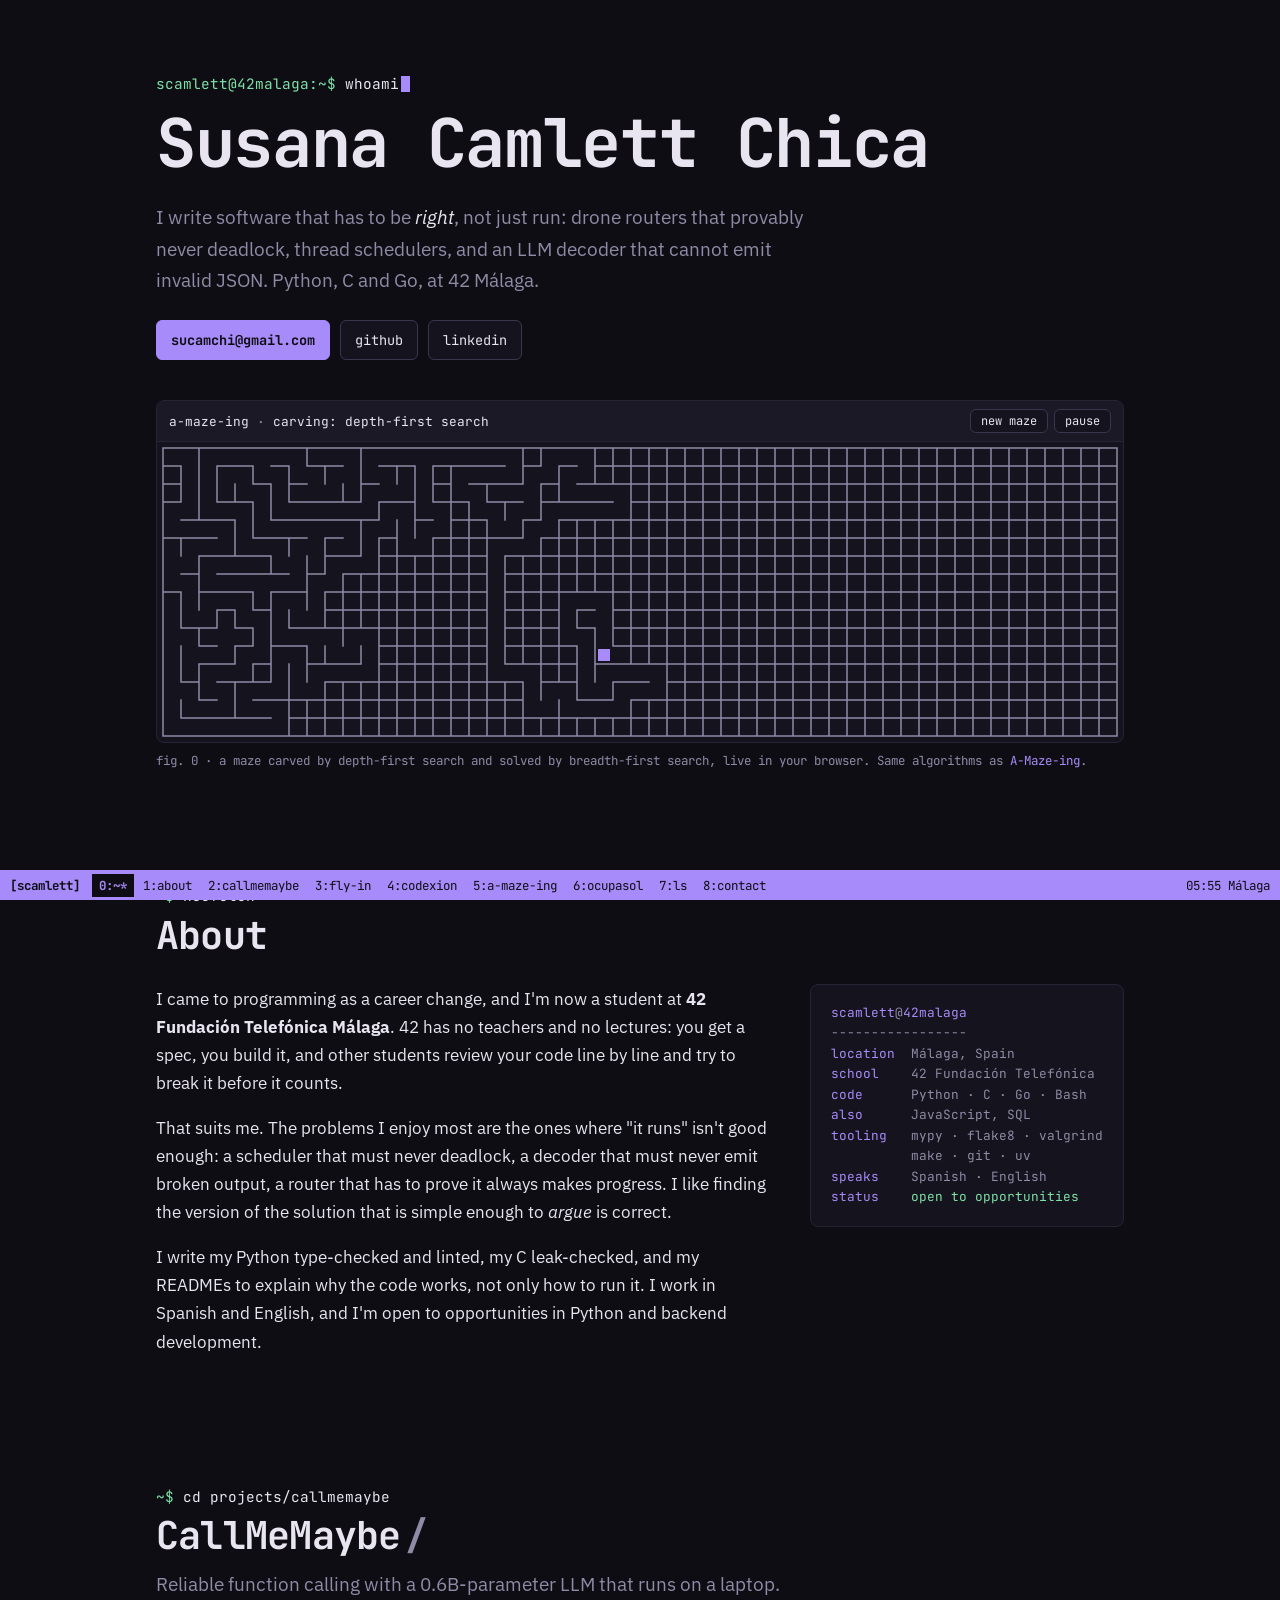
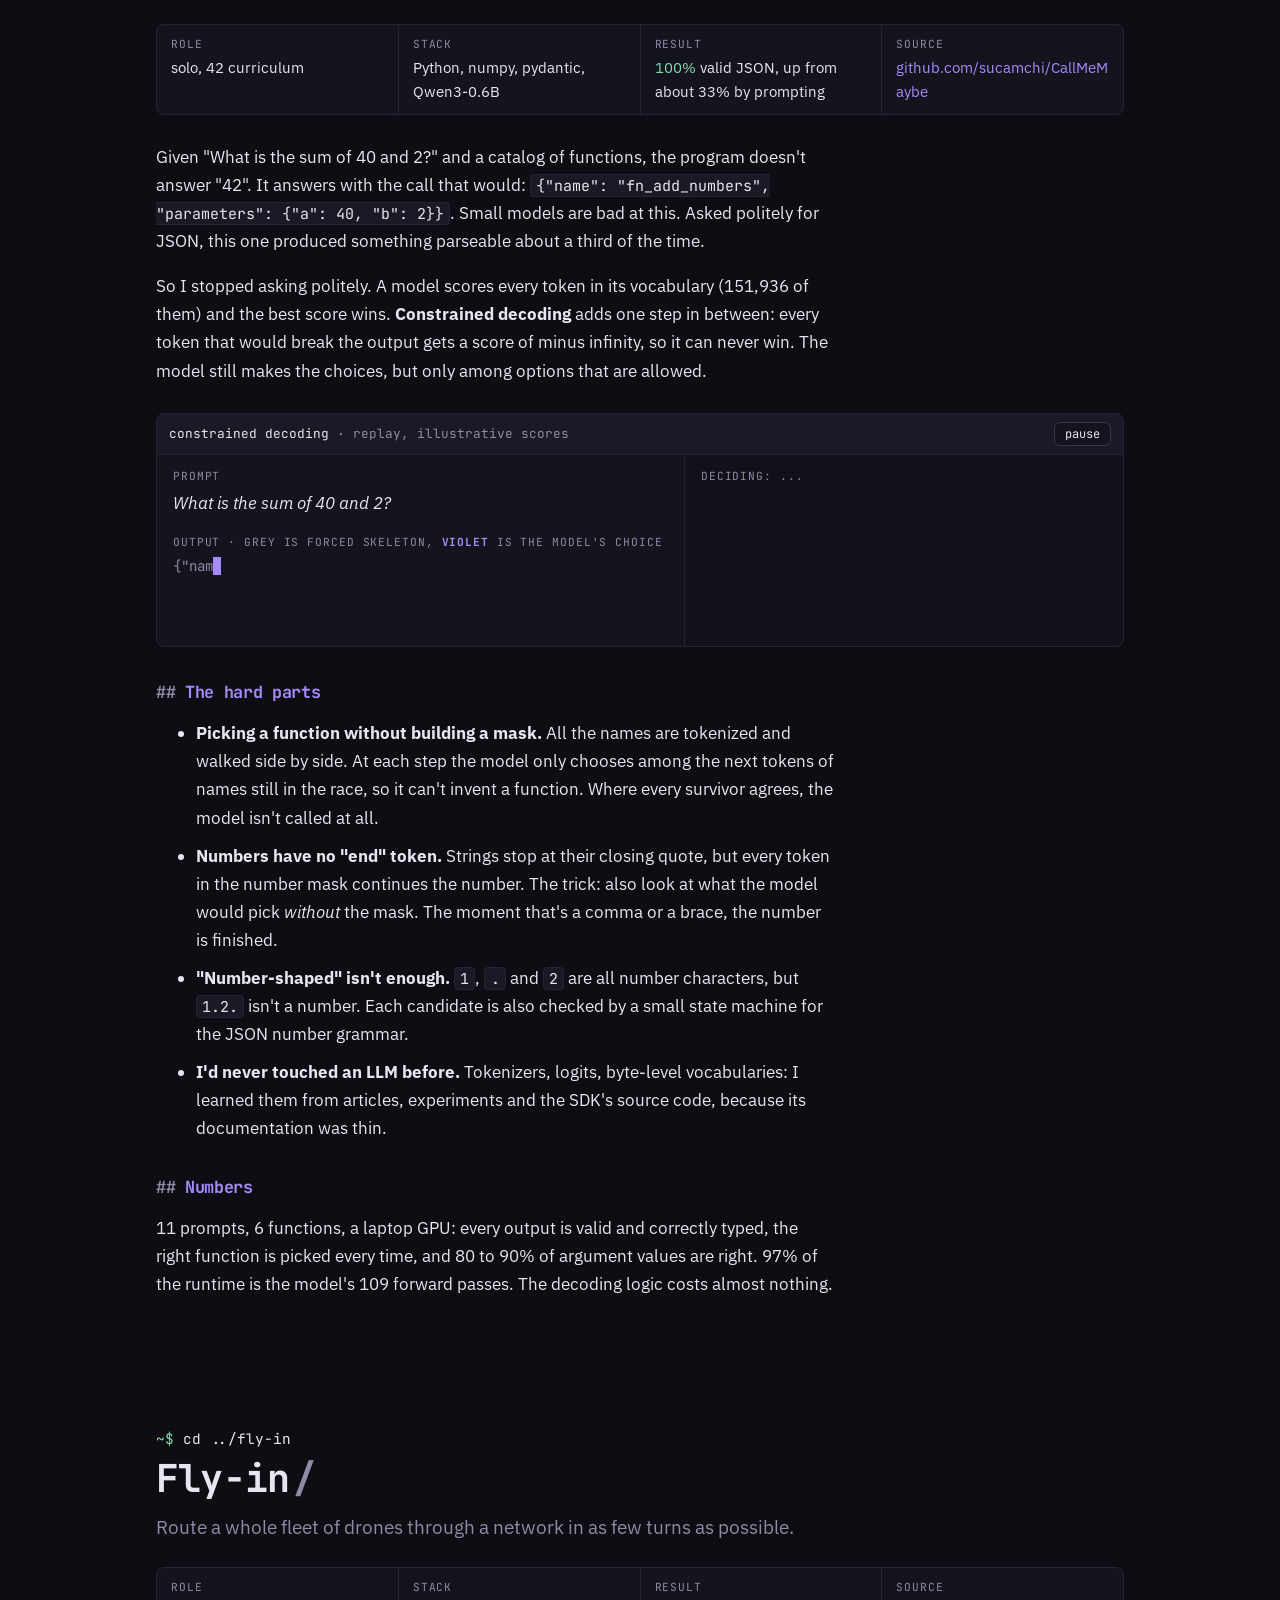
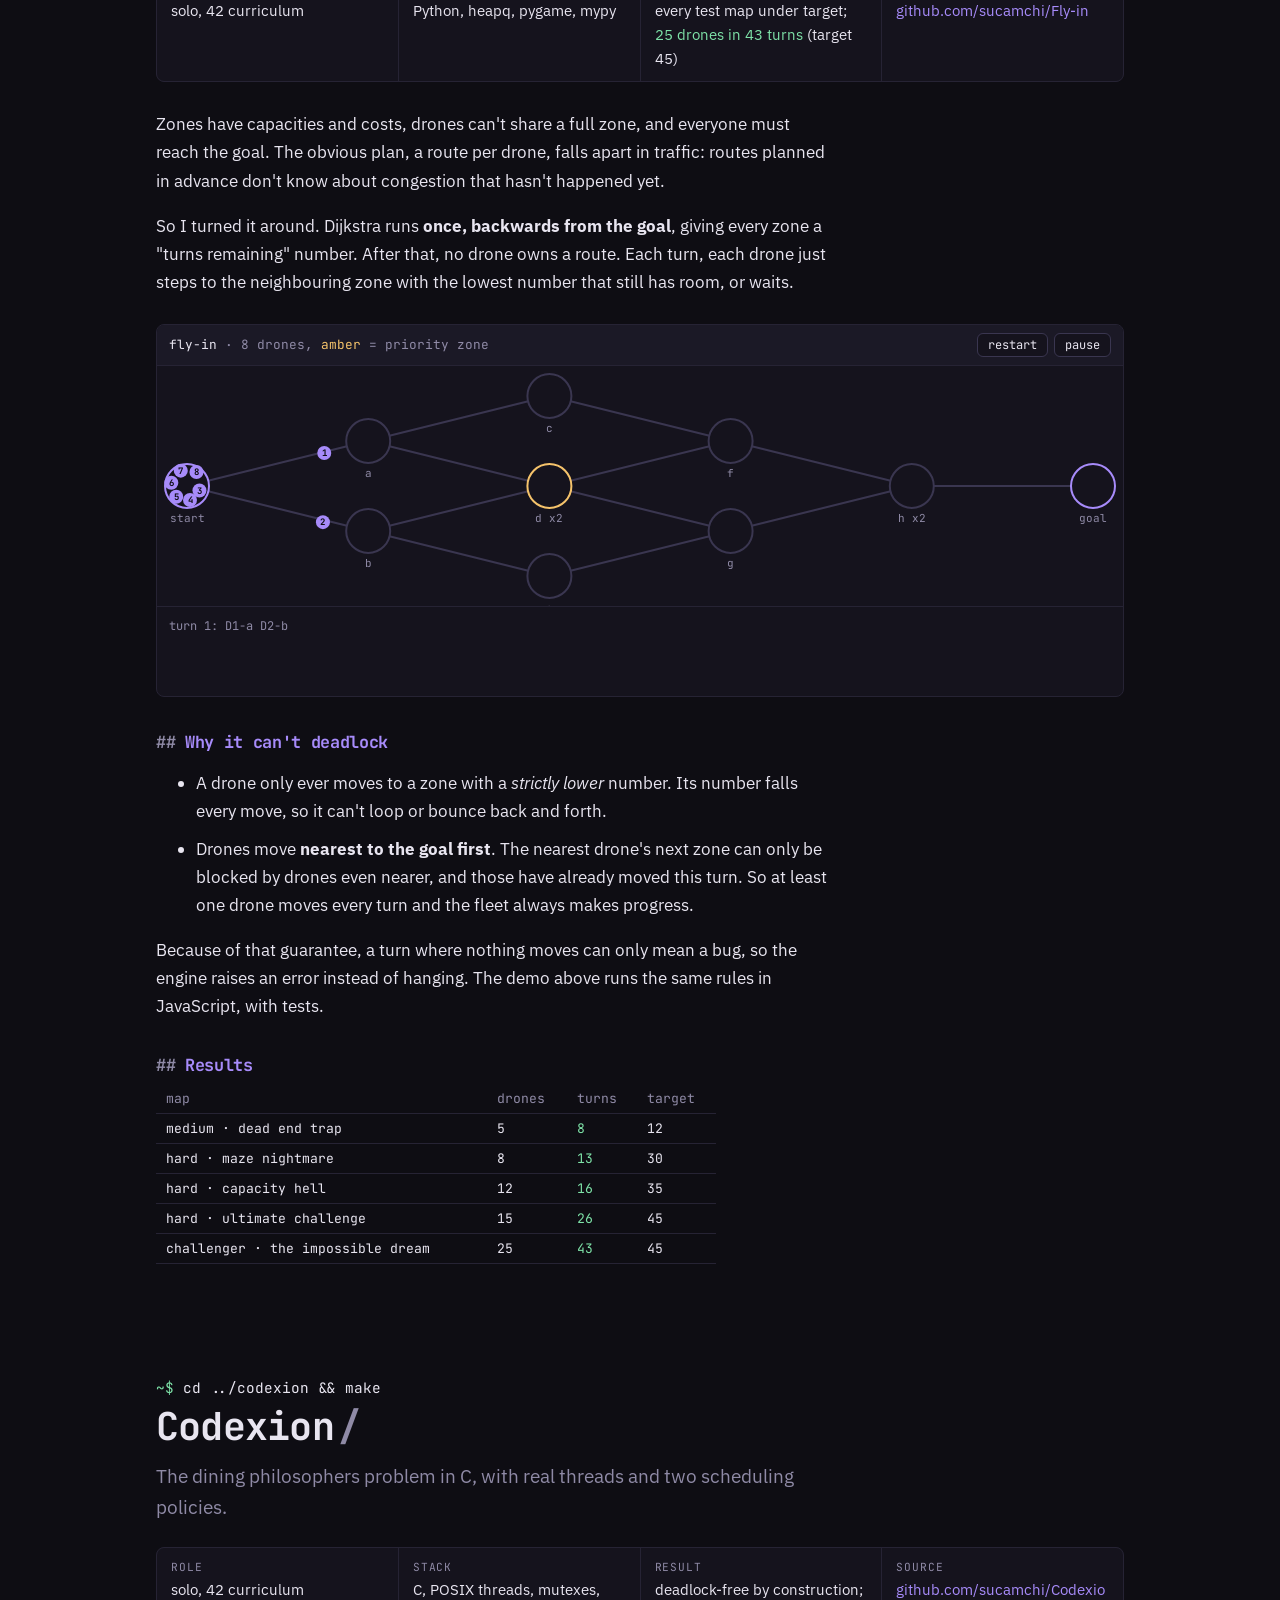
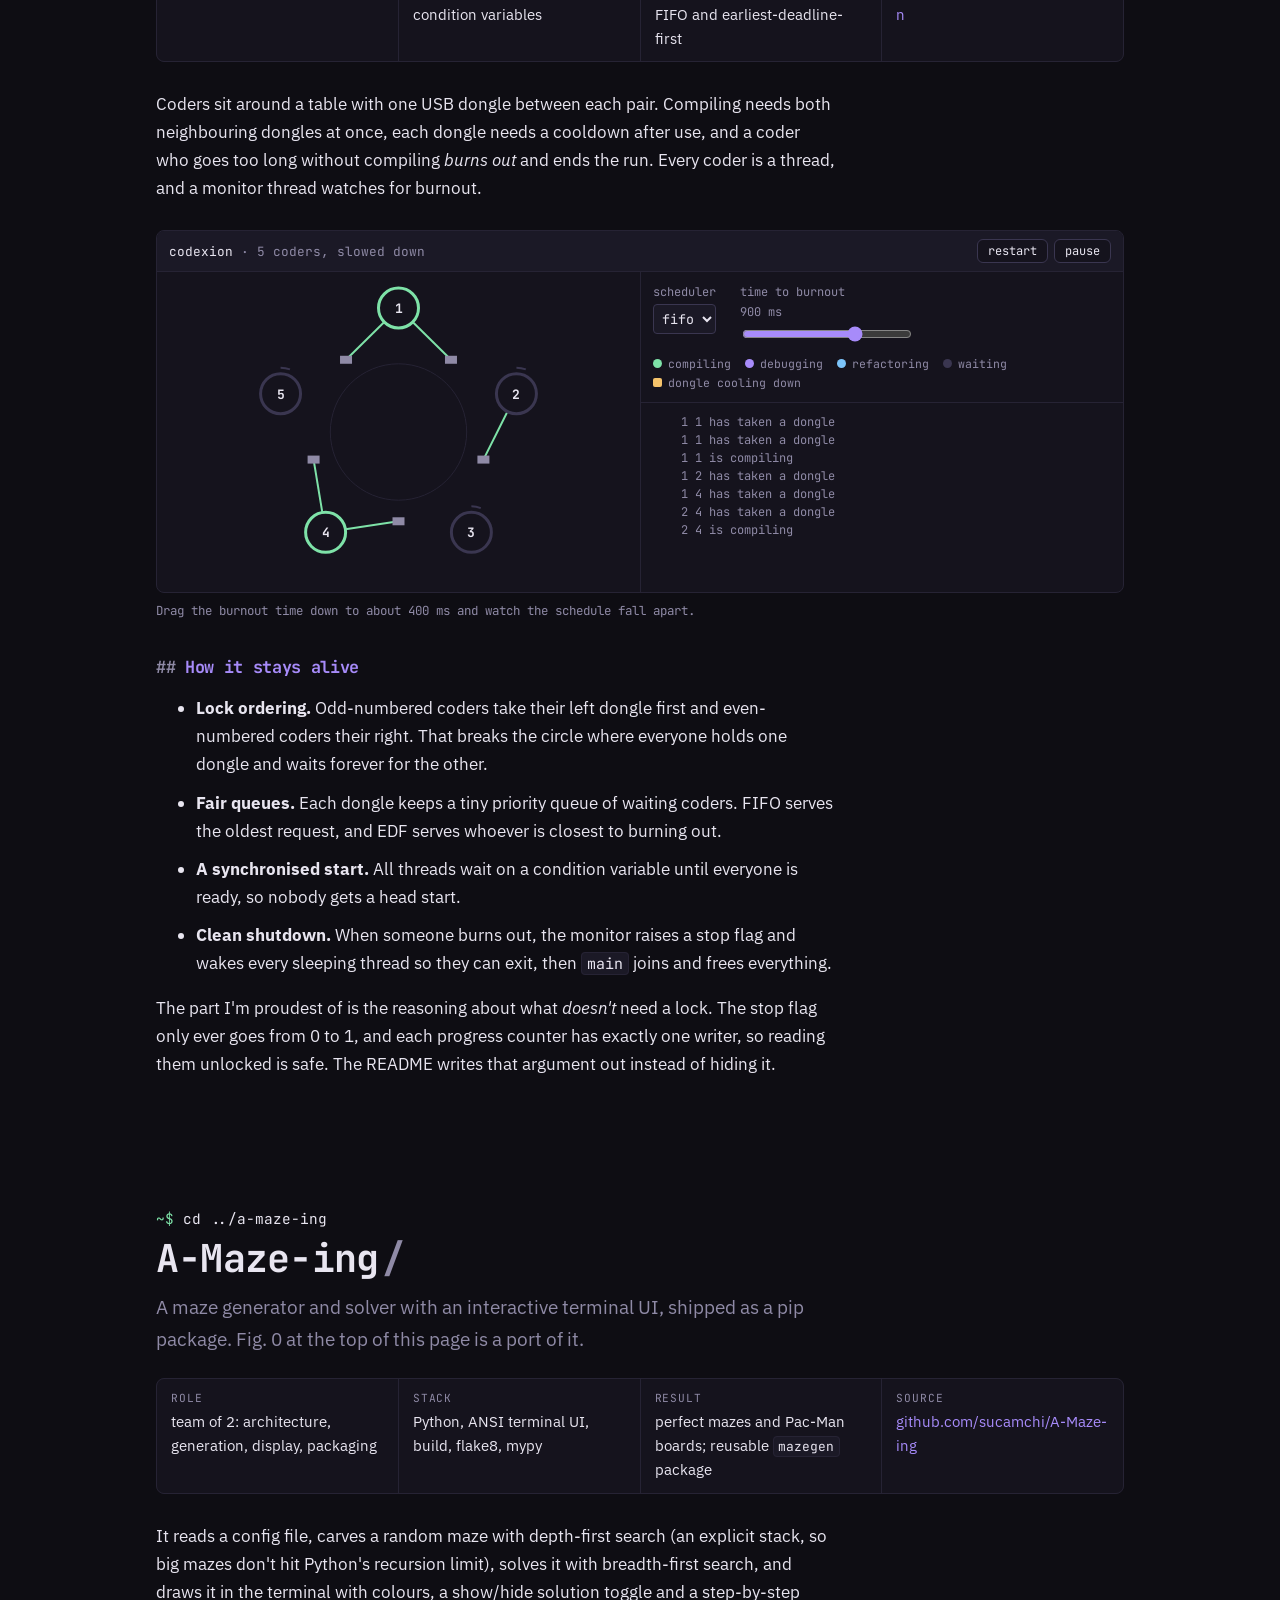
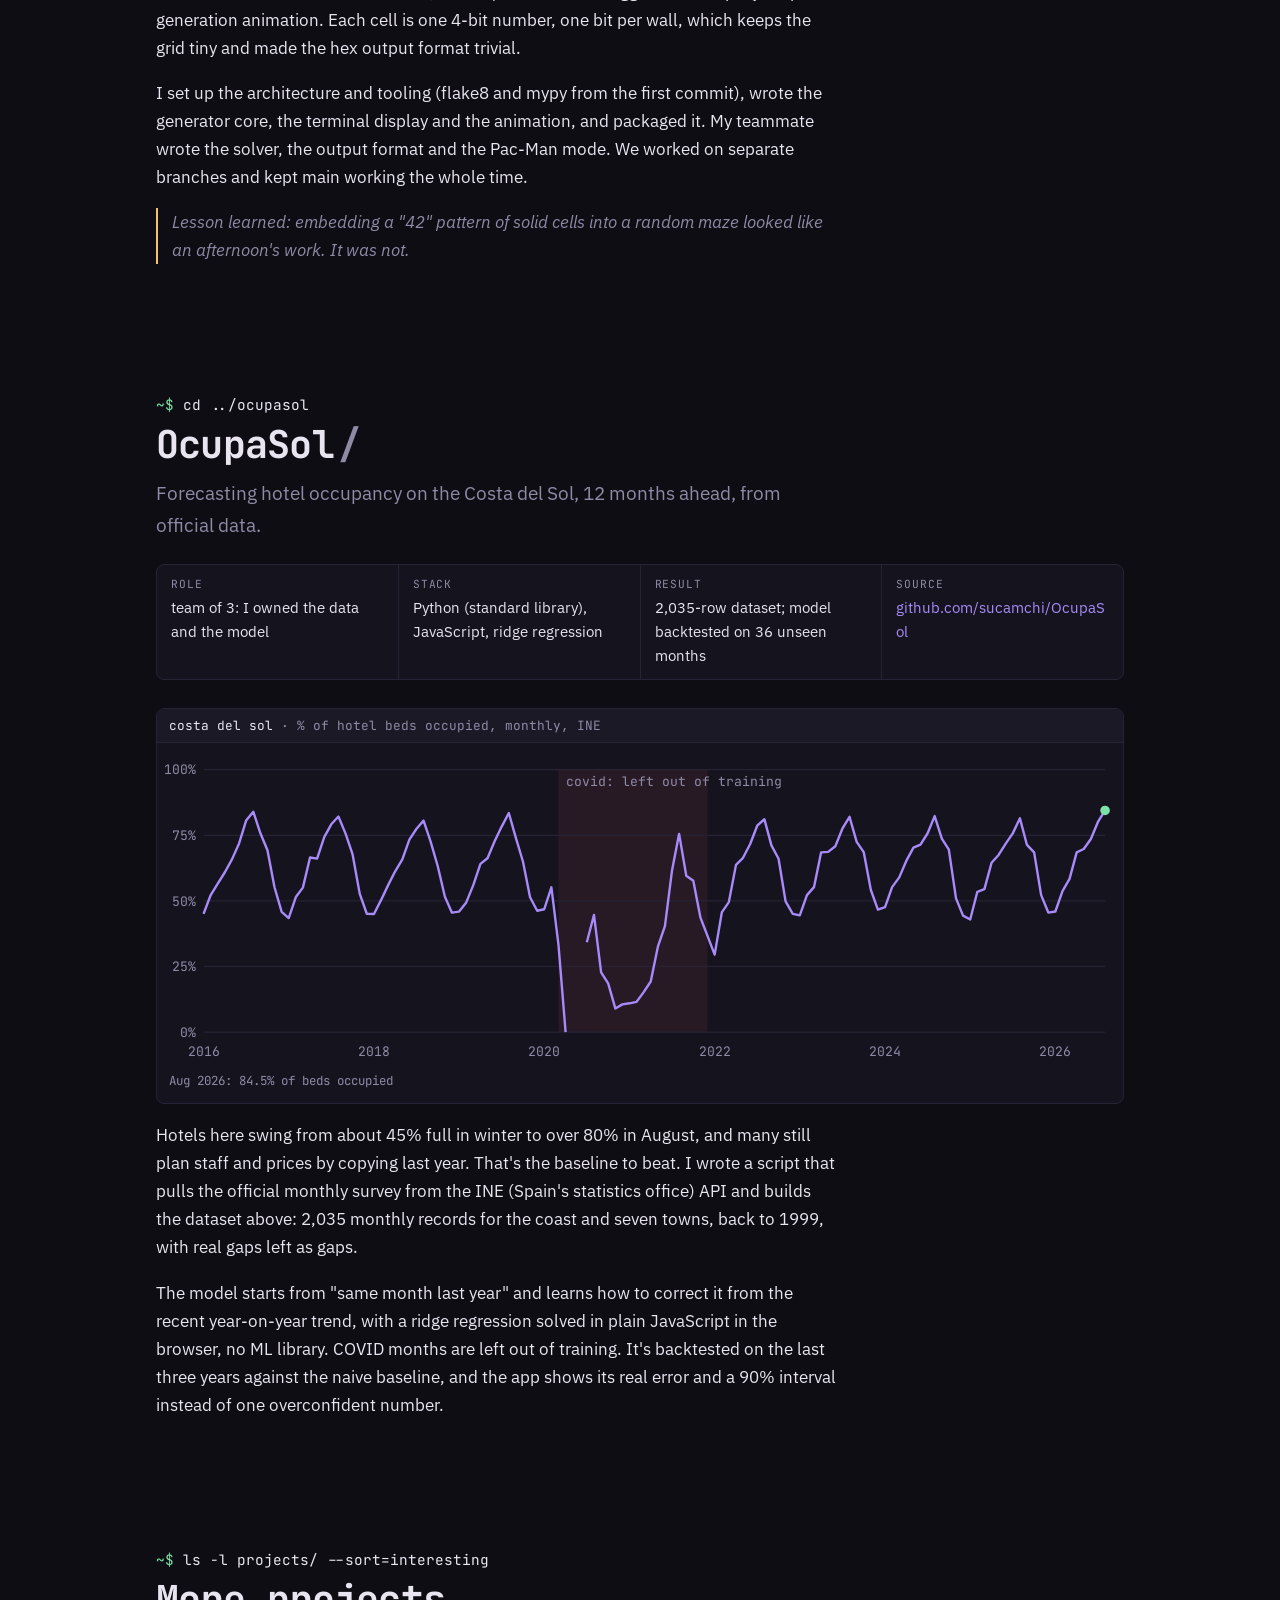
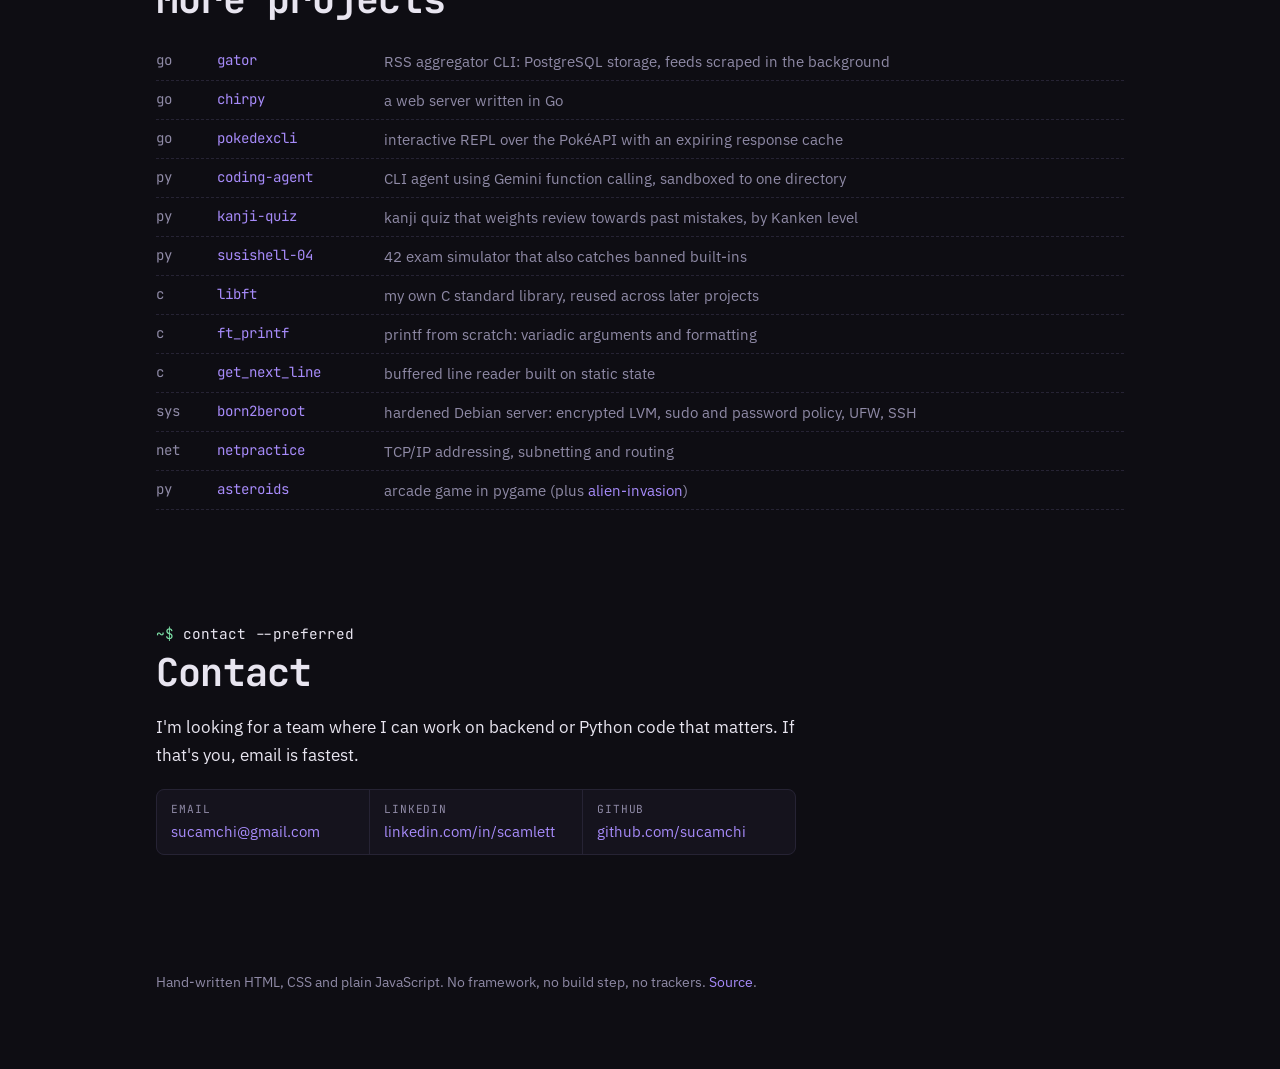
==== commit fb2b190a: "Point links at the renamed portfolio repo" ====
--- a/index.html
+++ b/index.html
@@ -8,7 +8,7 @@
     <meta name="description" content="Susana Camlett Chica, software developer at 42 Málaga. Route planners, thread schedulers and LLM decoders in Python, C and Go, with live demos.">
     <meta property="og:title" content="Susana Camlett Chica · Python, C &amp; Go">
     <meta property="og:description" content="Software that has to be right, not just run. Live demos of my projects, running in your browser.">
-    <meta property="og:image" content="https://sucamchi.github.io/portfolio-static-site/assets/preview.png">
+    <meta property="og:image" content="https://sucamchi.github.io/portfolio/assets/preview.png">
     <meta property="og:type" content="website">
     <meta name="theme-color" content="#0e0d13">
     <link rel="icon" href="data:image/svg+xml,%3Csvg xmlns='http://www.w3.org/2000/svg' viewBox='0 0 32 32'%3E%3Crect width='32' height='32' rx='6' fill='%230e0d13'/%3E%3Cpath d='M8 10l6 6-6 6' stroke='%23a78bfa' stroke-width='3' fill='none'/%3E%3Cpath d='M16 22h8' stroke='%237ee2a8' stroke-width='3'/%3E%3C/svg%3E">
@@ -310,7 +310,7 @@
     </main>
 
     <footer>
-        <p>Hand-written HTML, CSS and plain JavaScript. No framework, no build step, no trackers. <a href="https://github.com/sucamchi/portfolio-static-site">Source</a>.</p>
+        <p>Hand-written HTML, CSS and plain JavaScript. No framework, no build step, no trackers. <a href="https://github.com/sucamchi/portfolio">Source</a>.</p>
     </footer>
 
     <nav class="tmux" aria-label="Sections">
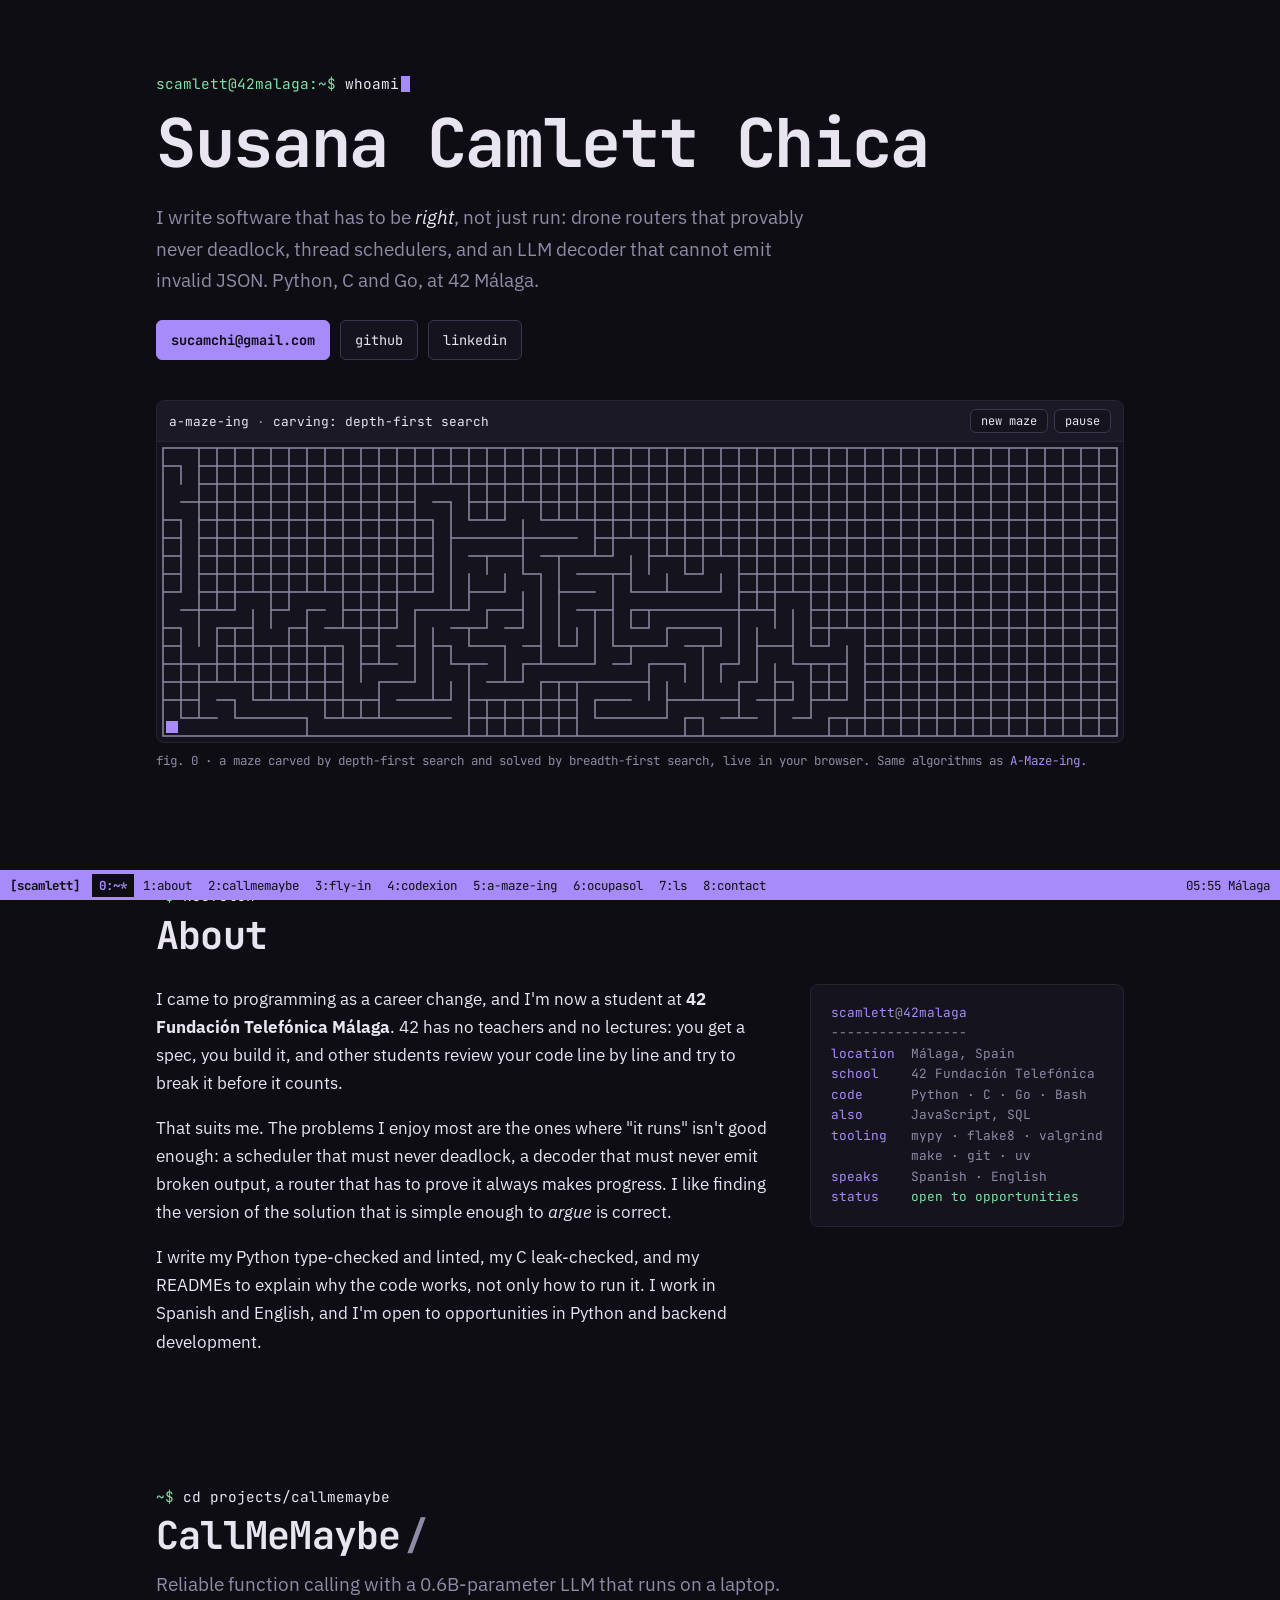
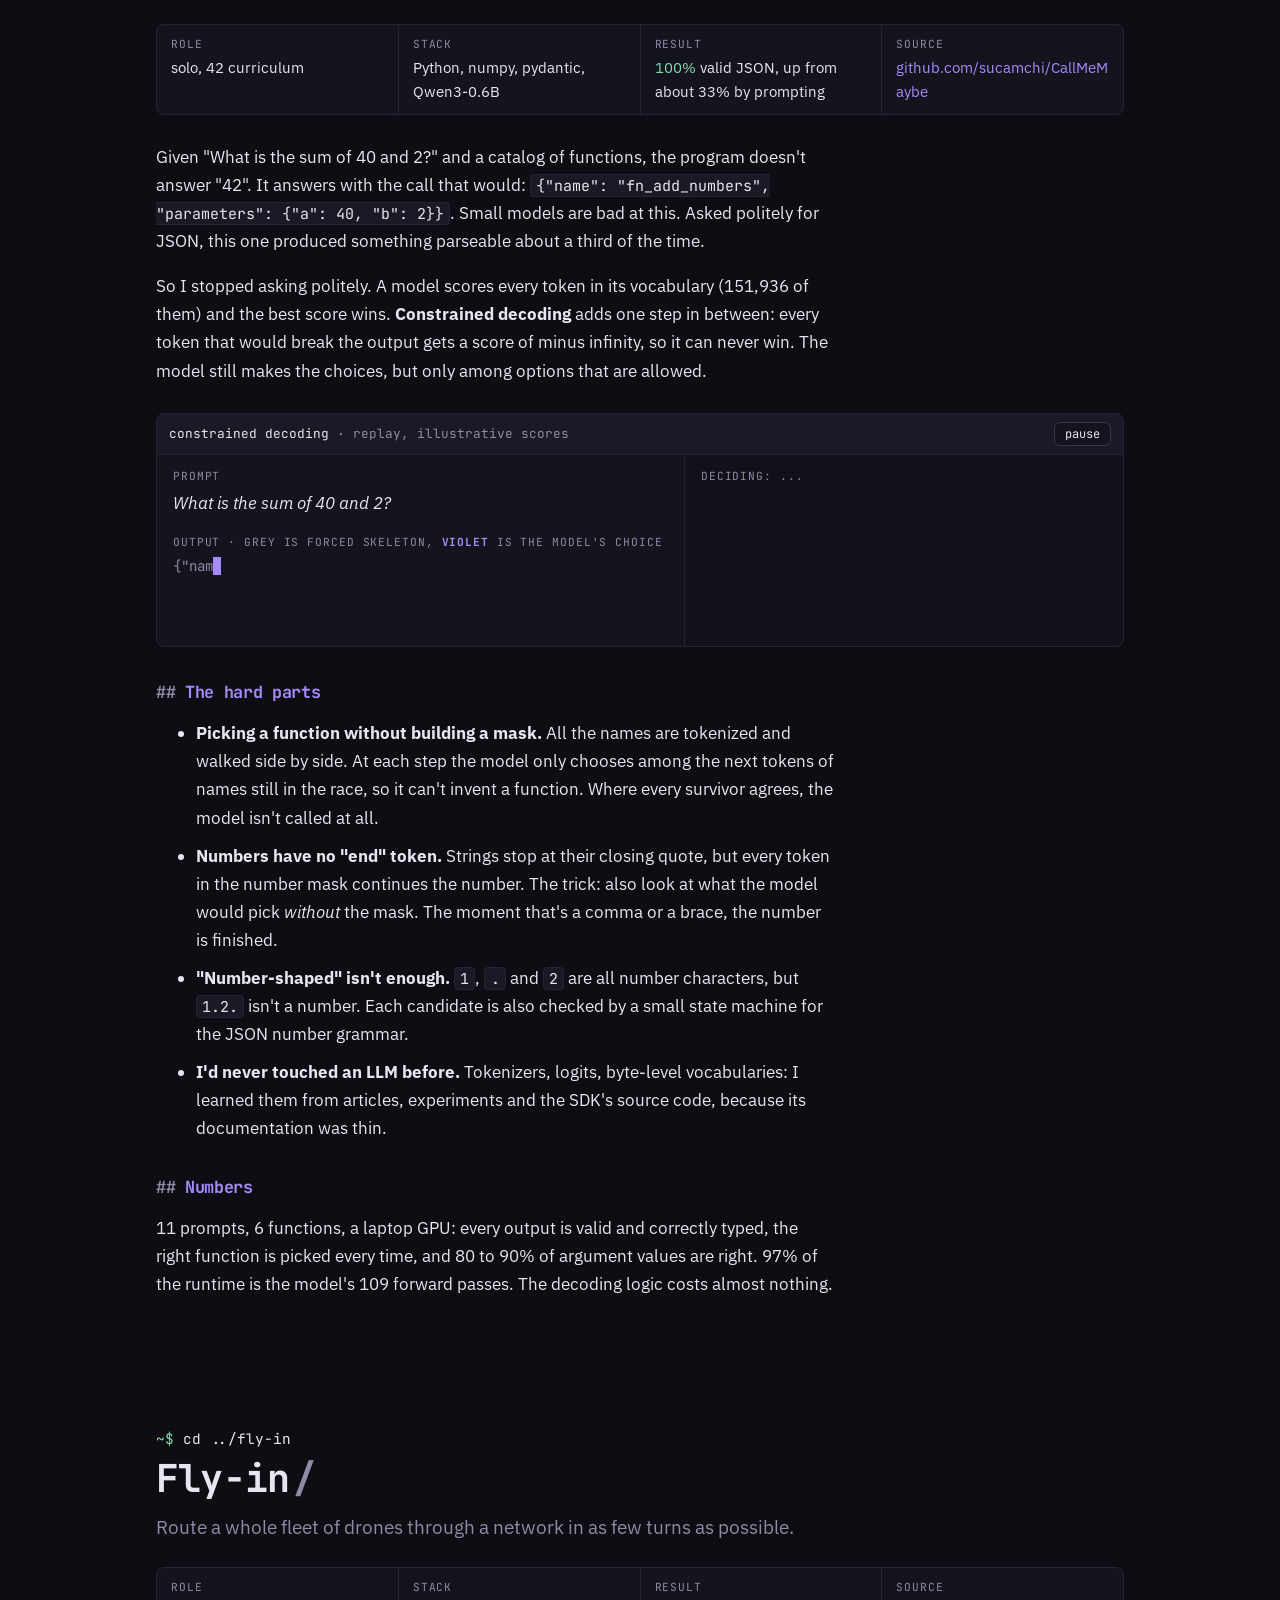
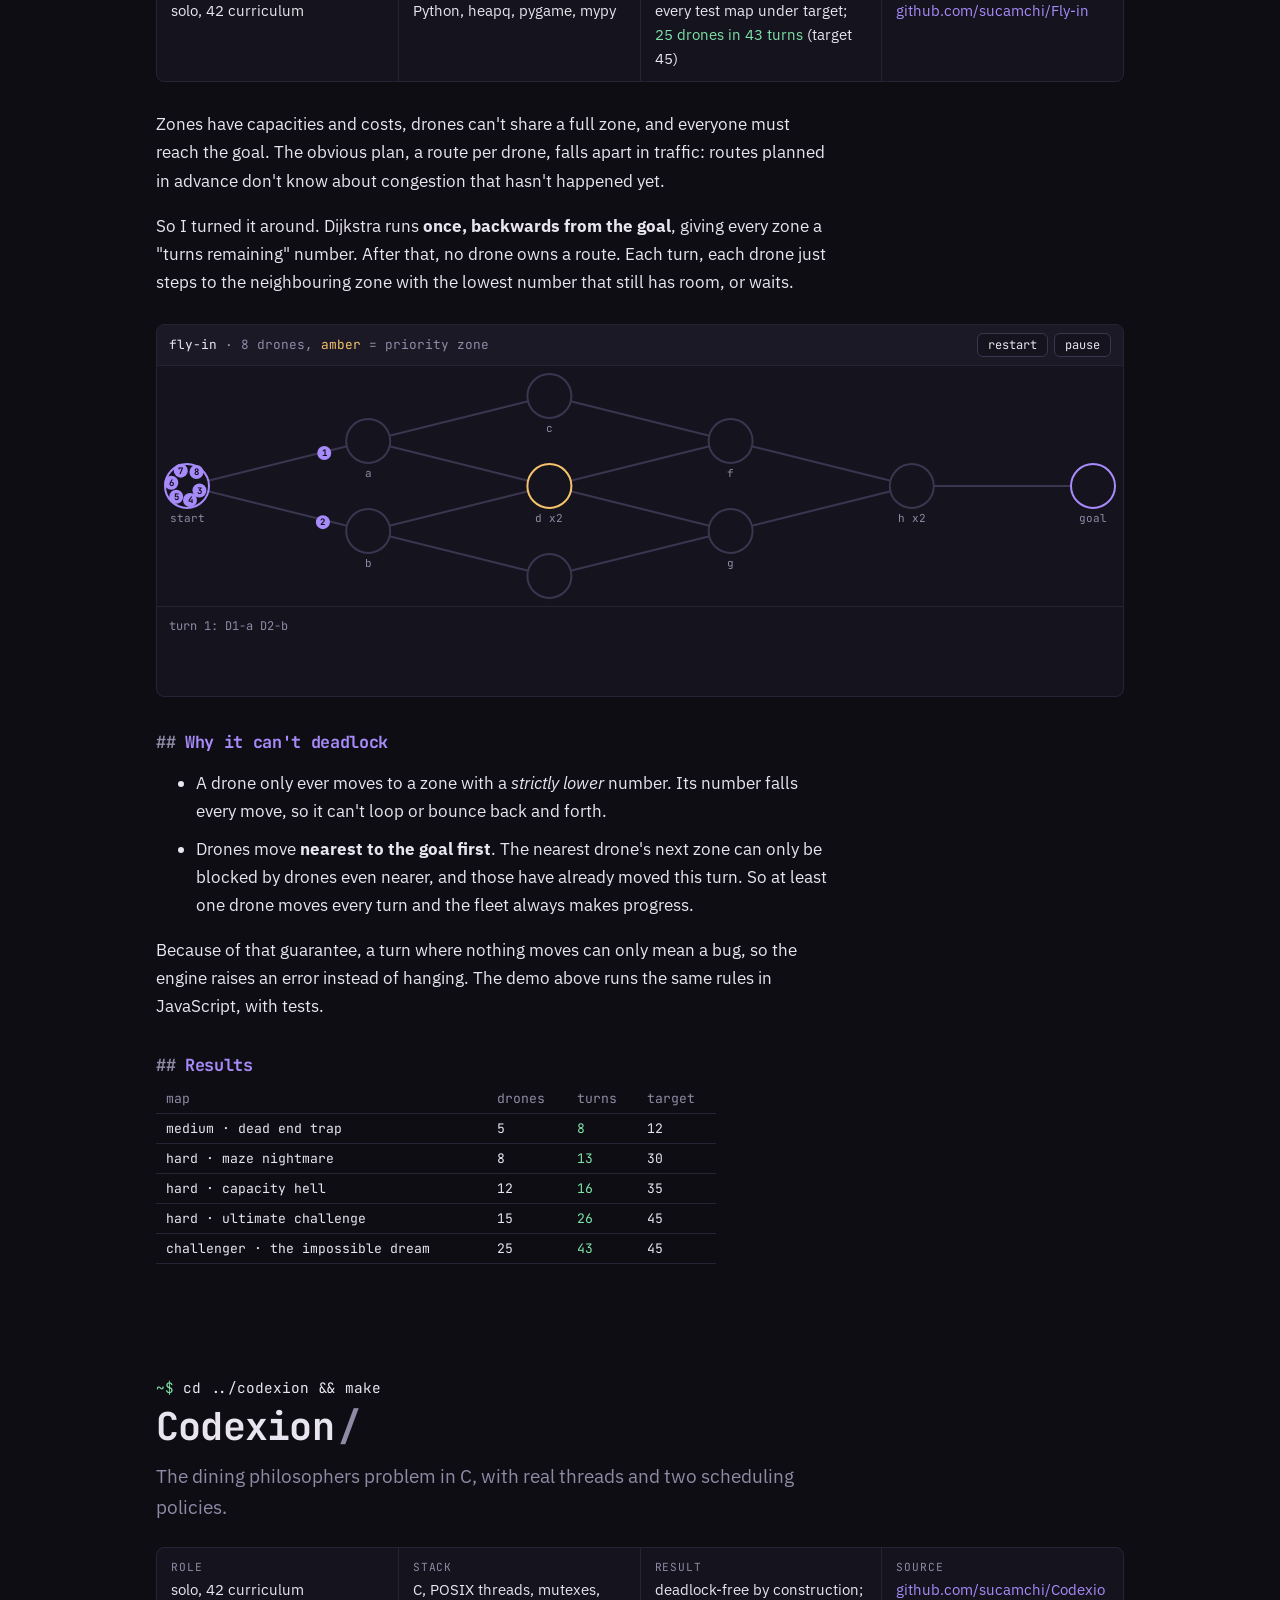
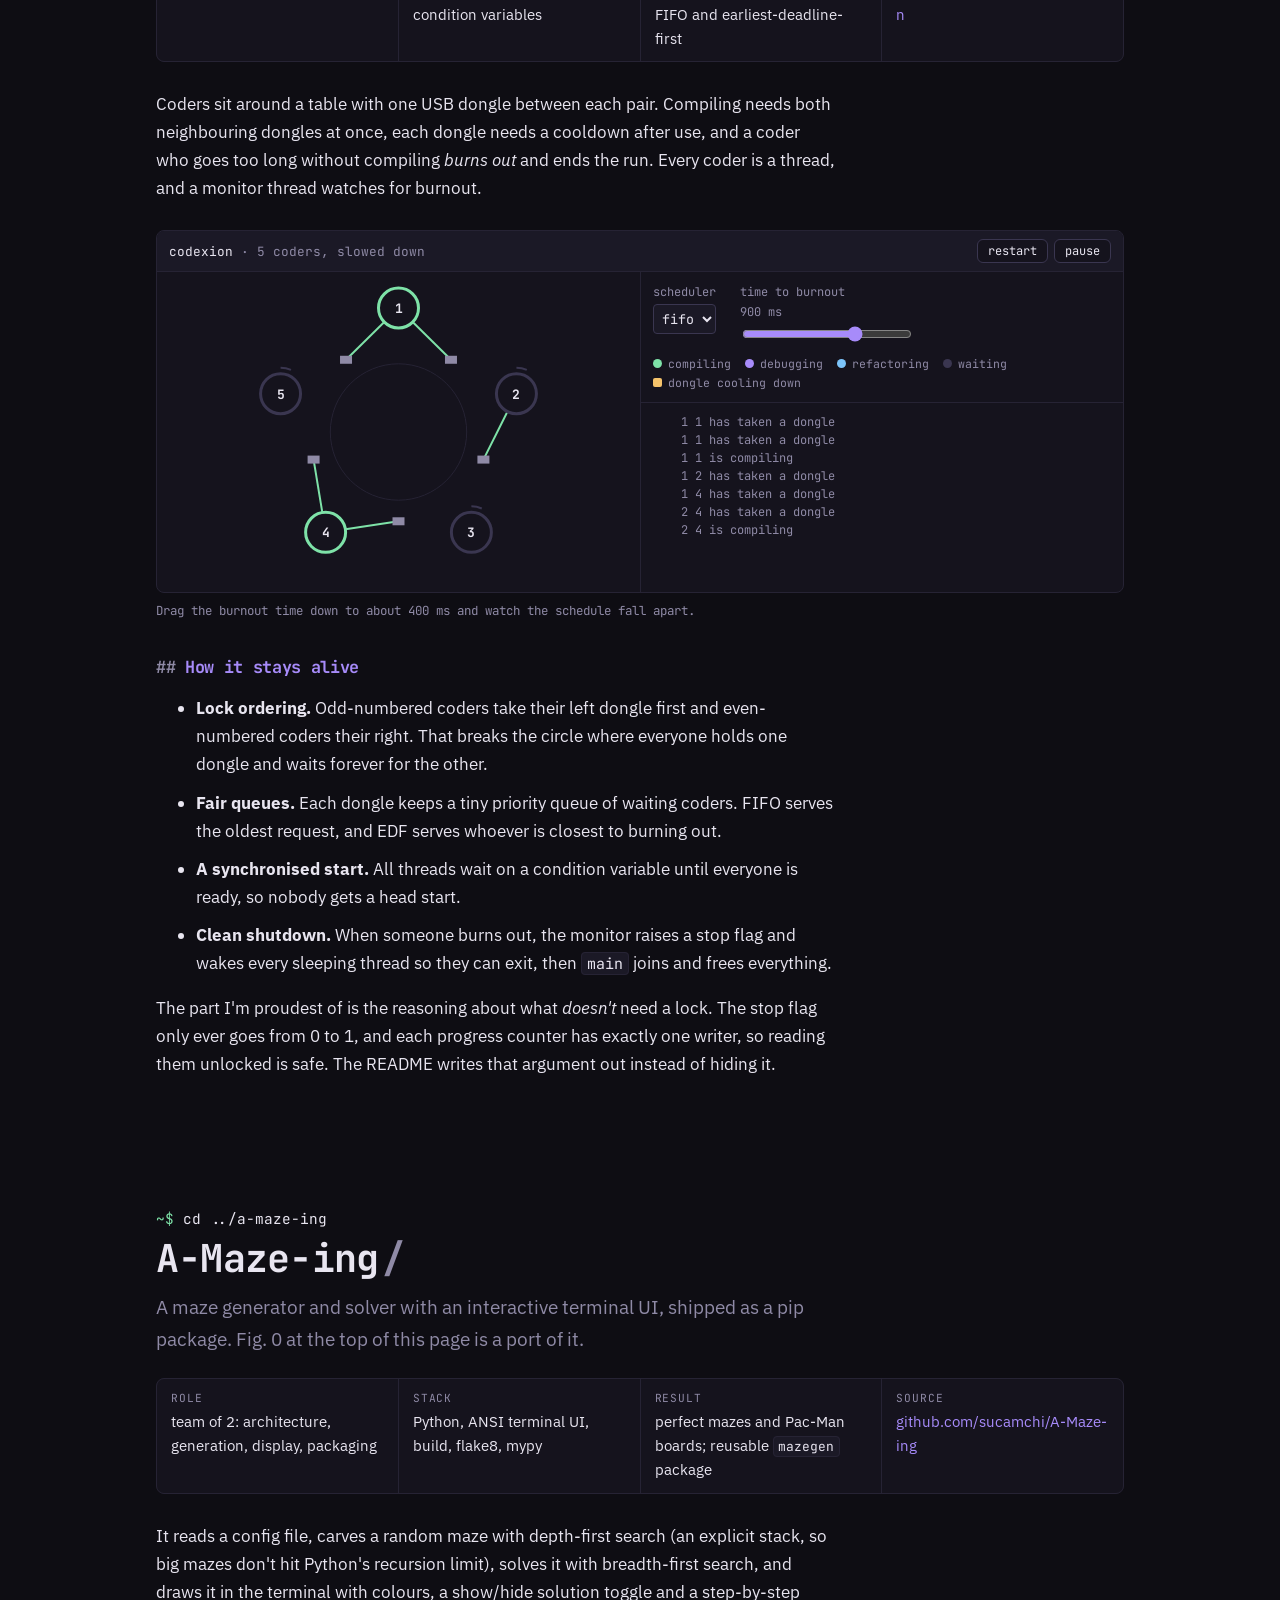
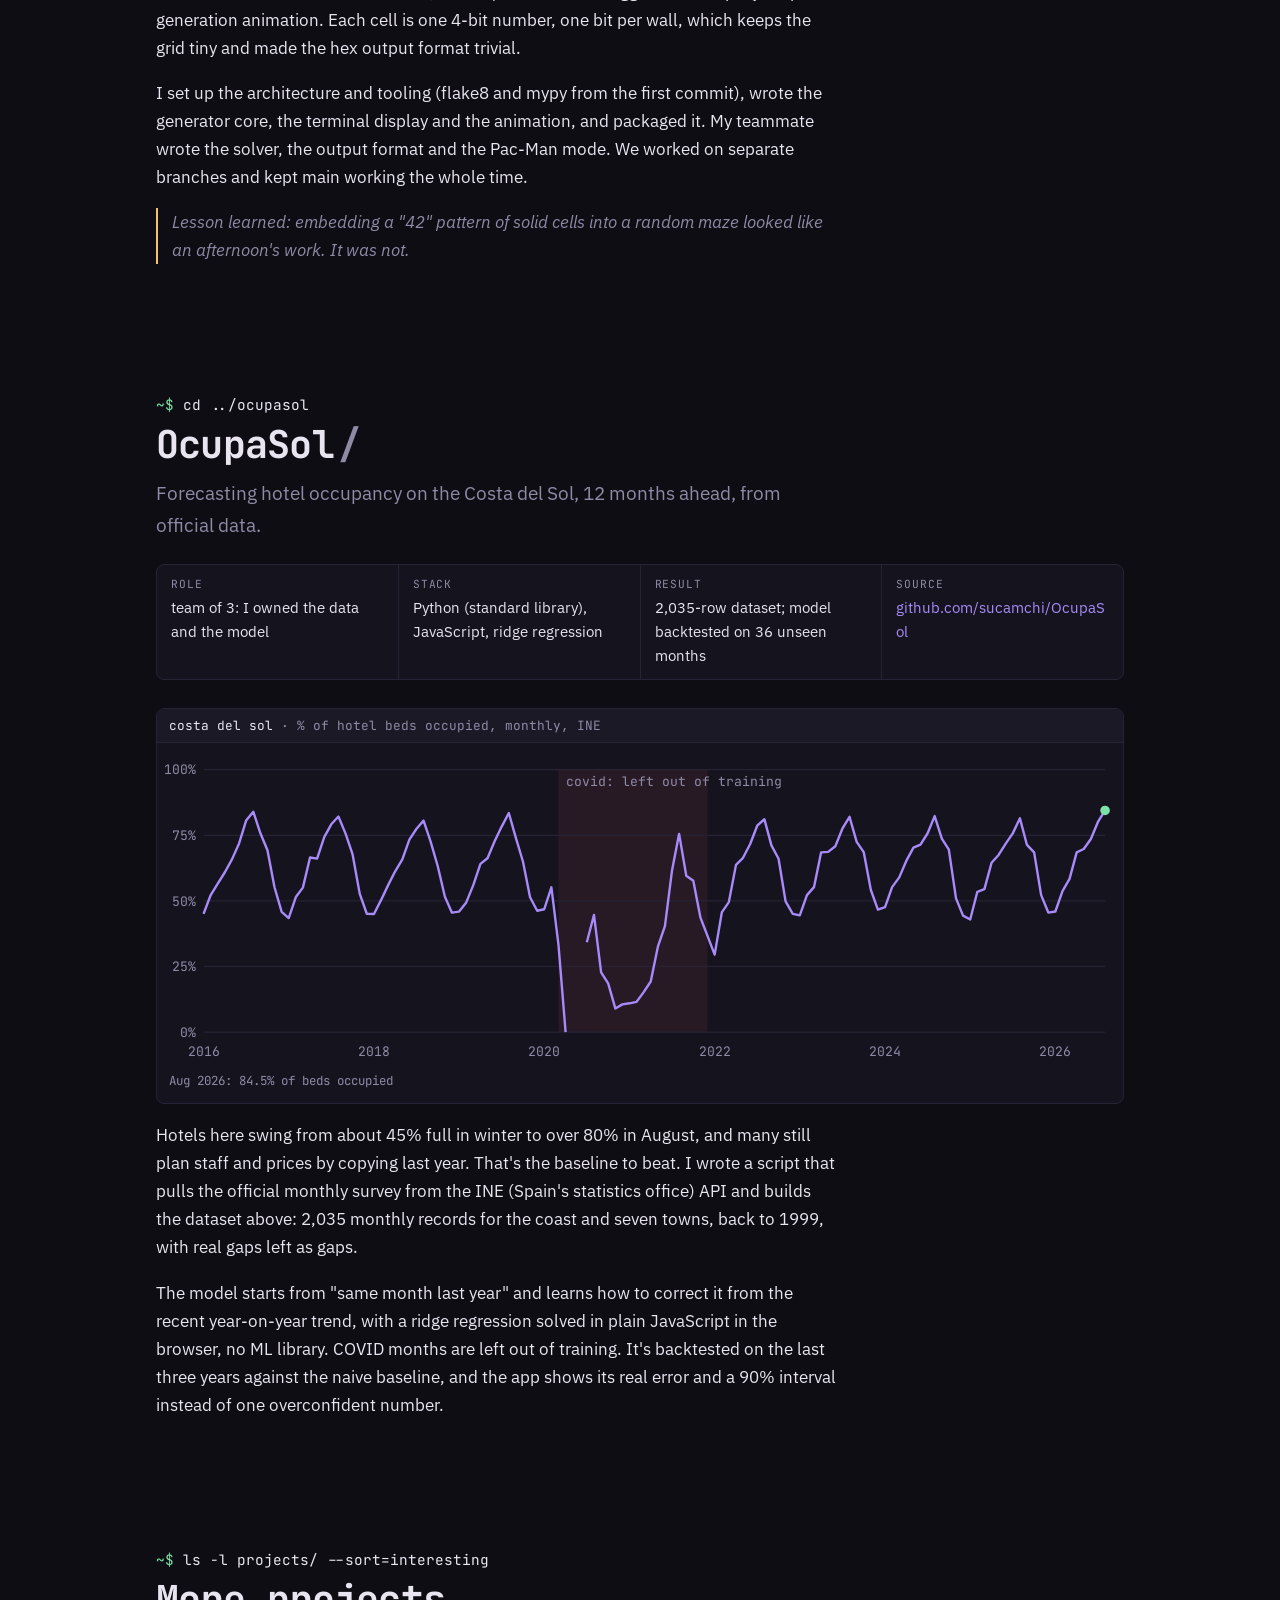
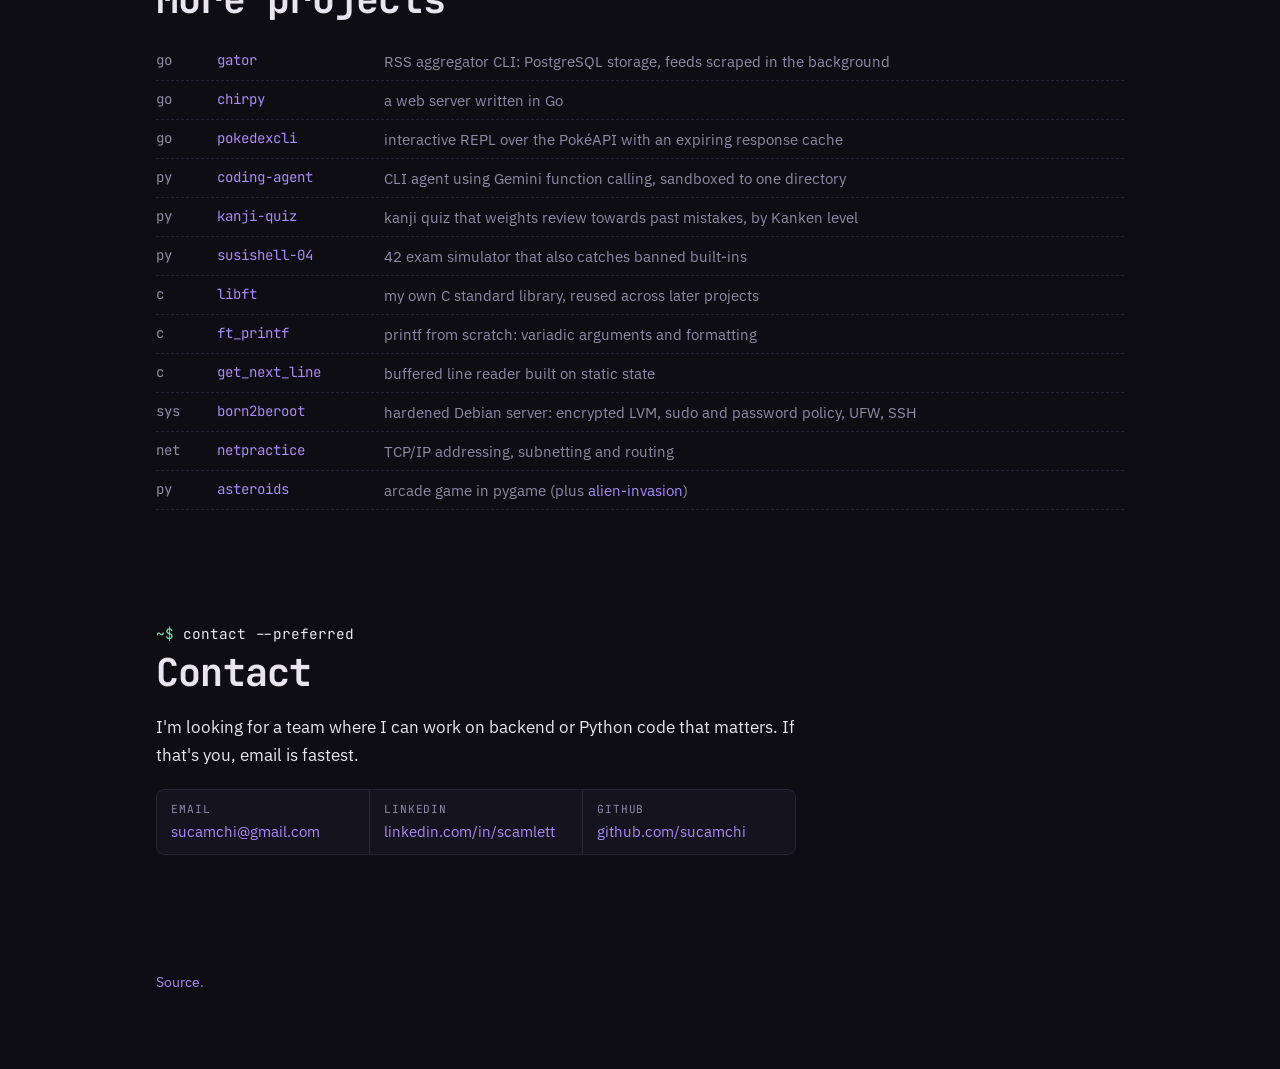
==== commit 8ac7a6f3: "remove footer" ====
--- a/index.html
+++ b/index.html
@@ -5,16 +5,21 @@
     <meta charset="utf-8">
     <meta name="viewport" content="width=device-width, initial-scale=1">
     <title>Susana Camlett Chica · Python, C &amp; Go</title>
-    <meta name="description" content="Susana Camlett Chica, software developer at 42 Málaga. Route planners, thread schedulers and LLM decoders in Python, C and Go, with live demos.">
+    <meta name="description"
+        content="Susana Camlett Chica, software developer at 42 Málaga. Route planners, thread schedulers and LLM decoders in Python, C and Go, with live demos.">
     <meta property="og:title" content="Susana Camlett Chica · Python, C &amp; Go">
-    <meta property="og:description" content="Software that has to be right, not just run. Live demos of my projects, running in your browser.">
+    <meta property="og:description"
+        content="Software that has to be right, not just run. Live demos of my projects, running in your browser.">
     <meta property="og:image" content="https://sucamchi.github.io/portfolio/assets/preview.png">
     <meta property="og:type" content="website">
     <meta name="theme-color" content="#0e0d13">
-    <link rel="icon" href="data:image/svg+xml,%3Csvg xmlns='http://www.w3.org/2000/svg' viewBox='0 0 32 32'%3E%3Crect width='32' height='32' rx='6' fill='%230e0d13'/%3E%3Cpath d='M8 10l6 6-6 6' stroke='%23a78bfa' stroke-width='3' fill='none'/%3E%3Cpath d='M16 22h8' stroke='%237ee2a8' stroke-width='3'/%3E%3C/svg%3E">
+    <link rel="icon"
+        href="data:image/svg+xml,%3Csvg xmlns='http://www.w3.org/2000/svg' viewBox='0 0 32 32'%3E%3Crect width='32' height='32' rx='6' fill='%230e0d13'/%3E%3Cpath d='M8 10l6 6-6 6' stroke='%23a78bfa' stroke-width='3' fill='none'/%3E%3Cpath d='M16 22h8' stroke='%237ee2a8' stroke-width='3'/%3E%3C/svg%3E">
     <link rel="preconnect" href="https://fonts.googleapis.com">
     <link rel="preconnect" href="https://fonts.gstatic.com" crossorigin>
-    <link href="https://fonts.googleapis.com/css2?family=IBM+Plex+Sans:ital,wght@0,400;0,600;1,400&family=JetBrains+Mono:wght@400;700&display=swap" rel="stylesheet">
+    <link
+        href="https://fonts.googleapis.com/css2?family=IBM+Plex+Sans:ital,wght@0,400;0,600;1,400&family=JetBrains+Mono:wght@400;700&display=swap"
+        rel="stylesheet">
     <link rel="stylesheet" href="style.css">
 </head>
 
@@ -24,9 +29,12 @@
     <main>
         <!-- 0: hero -->
         <section id="top" class="hero">
-            <p class="cmd"><span class="ps1">scamlett@42malaga:~$</span> <span id="hero-command">whoami</span><span class="caret" aria-hidden="true"></span></p>
+            <p class="cmd"><span class="ps1">scamlett@42malaga:~$</span> <span id="hero-command">whoami</span><span
+                    class="caret" aria-hidden="true"></span></p>
             <h1>Susana Camlett Chica</h1>
-            <p class="lede">I write software that has to be <em>right</em>, not just run: drone routers that provably never deadlock, thread schedulers, and an LLM decoder that cannot emit invalid JSON. Python, C and Go, at 42 Málaga.</p>
+            <p class="lede">I write software that has to be <em>right</em>, not just run: drone routers that provably
+                never deadlock, thread schedulers, and an LLM decoder that cannot emit invalid JSON. Python, C and Go,
+                at 42 Málaga.</p>
             <p class="hero-links">
                 <a class="button primary" href="mailto:sucamchi@gmail.com">sucamchi@gmail.com</a>
                 <a class="button" href="https://github.com/sucamchi">github</a>
@@ -35,15 +43,18 @@
 
             <figure class="pane">
                 <figcaption class="pane-bar">
-                    <span class="pane-title">a-maze-ing <span class="dim">·</span> <span id="maze-status" aria-live="off">carving</span></span>
+                    <span class="pane-title">a-maze-ing <span class="dim">·</span> <span id="maze-status"
+                            aria-live="off">carving</span></span>
                     <span class="pane-controls">
                         <button id="maze-new" type="button">new maze</button>
                         <button id="maze-pause" type="button" aria-pressed="false">pause</button>
                     </span>
                 </figcaption>
-                <canvas id="maze" class="maze" role="img" aria-label="Animation: a random maze is carved by depth-first search, then the shortest path through it is found with breadth-first search."></canvas>
+                <canvas id="maze" class="maze" role="img"
+                    aria-label="Animation: a random maze is carved by depth-first search, then the shortest path through it is found with breadth-first search."></canvas>
             </figure>
-            <p class="fig-note">fig. 0 · a maze carved by depth-first search and solved by breadth-first search, live in your browser. Same algorithms as <a href="#a-maze-ing">A-Maze-ing</a>.</p>
+            <p class="fig-note">fig. 0 · a maze carved by depth-first search and solved by breadth-first search, live in
+                your browser. Same algorithms as <a href="#a-maze-ing">A-Maze-ing</a>.</p>
         </section>
 
         <!-- 1: about -->
@@ -52,9 +63,16 @@
             <h2>About</h2>
             <div class="about">
                 <div class="prose">
-                    <p>I came to programming as a career change, and I'm now a student at <strong>42 Fundación Telefónica Málaga</strong>. 42 has no teachers and no lectures: you get a spec, you build it, and other students review your code line by line and try to break it before it counts.</p>
-                    <p>That suits me. The problems I enjoy most are the ones where "it runs" isn't good enough: a scheduler that must never deadlock, a decoder that must never emit broken output, a router that has to prove it always makes progress. I like finding the version of the solution that is simple enough to <em>argue</em> is correct.</p>
-                    <p>I write my Python type-checked and linted, my C leak-checked, and my READMEs to explain why the code works, not only how to run it. I work in Spanish and English, and I'm open to opportunities in Python and backend development.</p>
+                    <p>I came to programming as a career change, and I'm now a student at <strong>42 Fundación
+                            Telefónica Málaga</strong>. 42 has no teachers and no lectures: you get a spec, you build
+                        it, and other students review your code line by line and try to break it before it counts.</p>
+                    <p>That suits me. The problems I enjoy most are the ones where "it runs" isn't good enough: a
+                        scheduler that must never deadlock, a decoder that must never emit broken output, a router that
+                        has to prove it always makes progress. I like finding the version of the solution that is simple
+                        enough to <em>argue</em> is correct.</p>
+                    <p>I write my Python type-checked and linted, my C leak-checked, and my READMEs to explain why the
+                        code works, not only how to run it. I work in Spanish and English, and I'm open to opportunities
+                        in Python and backend development.</p>
                 </div>
                 <pre class="neofetch" aria-label="Summary"><span class="accent">scamlett</span>@<span class="accent">42malaga</span>
 -----------------
@@ -75,27 +93,49 @@
             <h2>CallMeMaybe</h2>
             <p class="lede">Reliable function calling with a 0.6B-parameter LLM that runs on a laptop.</p>
             <dl class="facts">
-                <div><dt>role</dt><dd>solo, 42 curriculum</dd></div>
-                <div><dt>stack</dt><dd>Python, numpy, pydantic, Qwen3-0.6B</dd></div>
-                <div><dt>result</dt><dd><span class="green">100%</span> valid JSON, up from about 33% by prompting</dd></div>
-                <div><dt>source</dt><dd><a href="https://github.com/sucamchi/CallMeMaybe">github.com/sucamchi/CallMeMaybe</a></dd></div>
+                <div>
+                    <dt>role</dt>
+                    <dd>solo, 42 curriculum</dd>
+                </div>
+                <div>
+                    <dt>stack</dt>
+                    <dd>Python, numpy, pydantic, Qwen3-0.6B</dd>
+                </div>
+                <div>
+                    <dt>result</dt>
+                    <dd><span class="green">100%</span> valid JSON, up from about 33% by prompting</dd>
+                </div>
+                <div>
+                    <dt>source</dt>
+                    <dd><a href="https://github.com/sucamchi/CallMeMaybe">github.com/sucamchi/CallMeMaybe</a></dd>
+                </div>
             </dl>
 
             <div class="prose">
-                <p>Given "What is the sum of 40 and 2?" and a catalog of functions, the program doesn't answer "42". It answers with the call that would: <code>{"name": "fn_add_numbers", "parameters": {"a": 40, "b": 2}}</code>. Small models are bad at this. Asked politely for JSON, this one produced something parseable about a third of the time.</p>
-                <p>So I stopped asking politely. A model scores every token in its vocabulary (151,936 of them) and the best score wins. <strong>Constrained decoding</strong> adds one step in between: every token that would break the output gets a score of minus infinity, so it can never win. The model still makes the choices, but only among options that are allowed.</p>
+                <p>Given "What is the sum of 40 and 2?" and a catalog of functions, the program doesn't answer "42". It
+                    answers with the call that would:
+                    <code>{"name": "fn_add_numbers", "parameters": {"a": 40, "b": 2}}</code>. Small models are bad at
+                    this. Asked politely for JSON, this one produced something parseable about a third of the time.
+                </p>
+                <p>So I stopped asking politely. A model scores every token in its vocabulary (151,936 of them) and the
+                    best score wins. <strong>Constrained decoding</strong> adds one step in between: every token that
+                    would break the output gets a score of minus infinity, so it can never win. The model still makes
+                    the choices, but only among options that are allowed.</p>
             </div>
 
             <figure class="pane decode" id="decode">
                 <figcaption class="pane-bar">
-                    <span class="pane-title">constrained decoding <span class="dim">· replay, illustrative scores</span></span>
-                    <span class="pane-controls"><button id="decode-pause" type="button" aria-pressed="false">pause</button></span>
+                    <span class="pane-title">constrained decoding <span class="dim">· replay, illustrative
+                            scores</span></span>
+                    <span class="pane-controls"><button id="decode-pause" type="button"
+                            aria-pressed="false">pause</button></span>
                 </figcaption>
                 <div class="decode-body">
                     <div>
                         <p class="decode-label">prompt</p>
                         <p class="decode-prompt">What is the sum of 40 and 2?</p>
-                        <p class="decode-label">output <span class="dim">· <span class="forced">grey</span> is forced skeleton, <span class="picked">violet</span> is the model's choice</span></p>
+                        <p class="decode-label">output <span class="dim">· <span class="forced">grey</span> is forced
+                                skeleton, <span class="picked">violet</span> is the model's choice</span></p>
                         <pre id="decode-output" class="decode-output"></pre>
                     </div>
                     <div class="decode-side">
@@ -109,13 +149,25 @@
             <div class="prose">
                 <h3>The hard parts</h3>
                 <ul>
-                    <li><strong>Picking a function without building a mask.</strong> All the names are tokenized and walked side by side. At each step the model only chooses among the next tokens of names still in the race, so it can't invent a function. Where every survivor agrees, the model isn't called at all.</li>
-                    <li><strong>Numbers have no "end" token.</strong> Strings stop at their closing quote, but every token in the number mask continues the number. The trick: also look at what the model would pick <em>without</em> the mask. The moment that's a comma or a brace, the number is finished.</li>
-                    <li><strong>"Number-shaped" isn't enough.</strong> <code>1</code>, <code>.</code> and <code>2</code> are all number characters, but <code>1.2.</code> isn't a number. Each candidate is also checked by a small state machine for the JSON number grammar.</li>
-                    <li><strong>I'd never touched an LLM before.</strong> Tokenizers, logits, byte-level vocabularies: I learned them from articles, experiments and the SDK's source code, because its documentation was thin.</li>
+                    <li><strong>Picking a function without building a mask.</strong> All the names are tokenized and
+                        walked side by side. At each step the model only chooses among the next tokens of names still in
+                        the race, so it can't invent a function. Where every survivor agrees, the model isn't called at
+                        all.</li>
+                    <li><strong>Numbers have no "end" token.</strong> Strings stop at their closing quote, but every
+                        token in the number mask continues the number. The trick: also look at what the model would pick
+                        <em>without</em> the mask. The moment that's a comma or a brace, the number is finished.
+                    </li>
+                    <li><strong>"Number-shaped" isn't enough.</strong> <code>1</code>, <code>.</code> and <code>2</code>
+                        are all number characters, but <code>1.2.</code> isn't a number. Each candidate is also checked
+                        by a small state machine for the JSON number grammar.</li>
+                    <li><strong>I'd never touched an LLM before.</strong> Tokenizers, logits, byte-level vocabularies: I
+                        learned them from articles, experiments and the SDK's source code, because its documentation was
+                        thin.</li>
                 </ul>
                 <h3>Numbers</h3>
-                <p>11 prompts, 6 functions, a laptop GPU: every output is valid and correctly typed, the right function is picked every time, and 80 to 90% of argument values are right. 97% of the runtime is the model's 109 forward passes. The decoding logic costs almost nothing.</p>
+                <p>11 prompts, 6 functions, a laptop GPU: every output is valid and correctly typed, the right function
+                    is picked every time, and 80 to 90% of argument values are right. 97% of the runtime is the model's
+                    109 forward passes. The decoding logic costs almost nothing.</p>
             </div>
         </section>
 
@@ -125,45 +177,99 @@
             <h2>Fly-in</h2>
             <p class="lede">Route a whole fleet of drones through a network in as few turns as possible.</p>
             <dl class="facts">
-                <div><dt>role</dt><dd>solo, 42 curriculum</dd></div>
-                <div><dt>stack</dt><dd>Python, heapq, pygame, mypy</dd></div>
-                <div><dt>result</dt><dd>every test map under target; <span class="green">25 drones in 43 turns</span> (target 45)</dd></div>
-                <div><dt>source</dt><dd><a href="https://github.com/sucamchi/Fly-in">github.com/sucamchi/Fly-in</a></dd></div>
+                <div>
+                    <dt>role</dt>
+                    <dd>solo, 42 curriculum</dd>
+                </div>
+                <div>
+                    <dt>stack</dt>
+                    <dd>Python, heapq, pygame, mypy</dd>
+                </div>
+                <div>
+                    <dt>result</dt>
+                    <dd>every test map under target; <span class="green">25 drones in 43 turns</span> (target 45)</dd>
+                </div>
+                <div>
+                    <dt>source</dt>
+                    <dd><a href="https://github.com/sucamchi/Fly-in">github.com/sucamchi/Fly-in</a></dd>
+                </div>
             </dl>
 
             <div class="prose">
-                <p>Zones have capacities and costs, drones can't share a full zone, and everyone must reach the goal. The obvious plan, a route per drone, falls apart in traffic: routes planned in advance don't know about congestion that hasn't happened yet.</p>
-                <p>So I turned it around. Dijkstra runs <strong>once, backwards from the goal</strong>, giving every zone a "turns remaining" number. After that, no drone owns a route. Each turn, each drone just steps to the neighbouring zone with the lowest number that still has room, or waits.</p>
+                <p>Zones have capacities and costs, drones can't share a full zone, and everyone must reach the goal.
+                    The obvious plan, a route per drone, falls apart in traffic: routes planned in advance don't know
+                    about congestion that hasn't happened yet.</p>
+                <p>So I turned it around. Dijkstra runs <strong>once, backwards from the goal</strong>, giving every
+                    zone a "turns remaining" number. After that, no drone owns a route. Each turn, each drone just steps
+                    to the neighbouring zone with the lowest number that still has room, or waits.</p>
             </div>
 
             <figure class="pane">
                 <figcaption class="pane-bar">
-                    <span class="pane-title">fly-in <span class="dim">· 8 drones, <span class="amber">amber</span> = priority zone</span></span>
+                    <span class="pane-title">fly-in <span class="dim">· 8 drones, <span class="amber">amber</span> =
+                            priority zone</span></span>
                     <span class="pane-controls">
                         <button id="flyin-restart" type="button">restart</button>
                         <button id="flyin-pause" type="button" aria-pressed="false">pause</button>
                     </span>
                 </figcaption>
-                <canvas id="flyin" class="flyin" role="img" aria-label="Animation: eight drones move from the start zone to the goal through a network, each turn stepping to the closest free zone."></canvas>
+                <canvas id="flyin" class="flyin" role="img"
+                    aria-label="Animation: eight drones move from the start zone to the goal through a network, each turn stepping to the closest free zone."></canvas>
                 <pre id="flyin-log" class="log" aria-live="off"></pre>
             </figure>
 
             <div class="prose">
                 <h3>Why it can't deadlock</h3>
                 <ul>
-                    <li>A drone only ever moves to a zone with a <em>strictly lower</em> number. Its number falls every move, so it can't loop or bounce back and forth.</li>
-                    <li>Drones move <strong>nearest to the goal first</strong>. The nearest drone's next zone can only be blocked by drones even nearer, and those have already moved this turn. So at least one drone moves every turn and the fleet always makes progress.</li>
+                    <li>A drone only ever moves to a zone with a <em>strictly lower</em> number. Its number falls every
+                        move, so it can't loop or bounce back and forth.</li>
+                    <li>Drones move <strong>nearest to the goal first</strong>. The nearest drone's next zone can only
+                        be blocked by drones even nearer, and those have already moved this turn. So at least one drone
+                        moves every turn and the fleet always makes progress.</li>
                 </ul>
-                <p>Because of that guarantee, a turn where nothing moves can only mean a bug, so the engine raises an error instead of hanging. The demo above runs the same rules in JavaScript, with tests.</p>
+                <p>Because of that guarantee, a turn where nothing moves can only mean a bug, so the engine raises an
+                    error instead of hanging. The demo above runs the same rules in JavaScript, with tests.</p>
                 <h3>Results</h3>
                 <table class="results">
-                    <thead><tr><th>map</th><th>drones</th><th>turns</th><th>target</th></tr></thead>
+                    <thead>
+                        <tr>
+                            <th>map</th>
+                            <th>drones</th>
+                            <th>turns</th>
+                            <th>target</th>
+                        </tr>
+                    </thead>
                     <tbody>
-                        <tr><td>medium · dead end trap</td><td>5</td><td>8</td><td>12</td></tr>
-                        <tr><td>hard · maze nightmare</td><td>8</td><td>13</td><td>30</td></tr>
-                        <tr><td>hard · capacity hell</td><td>12</td><td>16</td><td>35</td></tr>
-                        <tr><td>hard · ultimate challenge</td><td>15</td><td>26</td><td>45</td></tr>
-                        <tr><td>challenger · the impossible dream</td><td>25</td><td>43</td><td>45</td></tr>
+                        <tr>
+                            <td>medium · dead end trap</td>
+                            <td>5</td>
+                            <td>8</td>
+                            <td>12</td>
+                        </tr>
+                        <tr>
+                            <td>hard · maze nightmare</td>
+                            <td>8</td>
+                            <td>13</td>
+                            <td>30</td>
+                        </tr>
+                        <tr>
+                            <td>hard · capacity hell</td>
+                            <td>12</td>
+                            <td>16</td>
+                            <td>35</td>
+                        </tr>
+                        <tr>
+                            <td>hard · ultimate challenge</td>
+                            <td>15</td>
+                            <td>26</td>
+                            <td>45</td>
+                        </tr>
+                        <tr>
+                            <td>challenger · the impossible dream</td>
+                            <td>25</td>
+                            <td>43</td>
+                            <td>45</td>
+                        </tr>
                     </tbody>
                 </table>
             </div>
@@ -175,14 +281,29 @@
             <h2>Codexion</h2>
             <p class="lede">The dining philosophers problem in C, with real threads and two scheduling policies.</p>
             <dl class="facts">
-                <div><dt>role</dt><dd>solo, 42 curriculum</dd></div>
-                <div><dt>stack</dt><dd>C, POSIX threads, mutexes, condition variables</dd></div>
-                <div><dt>result</dt><dd>deadlock-free by construction; FIFO and earliest-deadline-first</dd></div>
-                <div><dt>source</dt><dd><a href="https://github.com/sucamchi/Codexion">github.com/sucamchi/Codexion</a></dd></div>
+                <div>
+                    <dt>role</dt>
+                    <dd>solo, 42 curriculum</dd>
+                </div>
+                <div>
+                    <dt>stack</dt>
+                    <dd>C, POSIX threads, mutexes, condition variables</dd>
+                </div>
+                <div>
+                    <dt>result</dt>
+                    <dd>deadlock-free by construction; FIFO and earliest-deadline-first</dd>
+                </div>
+                <div>
+                    <dt>source</dt>
+                    <dd><a href="https://github.com/sucamchi/Codexion">github.com/sucamchi/Codexion</a></dd>
+                </div>
             </dl>
 
             <div class="prose">
-                <p>Coders sit around a table with one USB dongle between each pair. Compiling needs both neighbouring dongles at once, each dongle needs a cooldown after use, and a coder who goes too long without compiling <em>burns out</em> and ends the run. Every coder is a thread, and a monitor thread watches for burnout.</p>
+                <p>Coders sit around a table with one USB dongle between each pair. Compiling needs both neighbouring
+                    dongles at once, each dongle needs a cooldown after use, and a coder who goes too long without
+                    compiling <em>burns out</em> and ends the run. Every coder is a thread, and a monitor thread watches
+                    for burnout.</p>
             </div>
 
             <figure class="pane">
@@ -194,7 +315,8 @@
                     </span>
                 </figcaption>
                 <div class="codexion-body">
-                    <canvas id="codexion-canvas" class="codexion" role="img" aria-label="Animation: five coders around a table take turns holding the two dongles beside them. A ring around each coder fills up as they approach burnout."></canvas>
+                    <canvas id="codexion-canvas" class="codexion" role="img"
+                        aria-label="Animation: five coders around a table take turns holding the two dongles beside them. A ring around each coder fills up as they approach burnout."></canvas>
                     <div class="codexion-side">
                         <div class="controls">
                             <label>scheduler
@@ -223,12 +345,20 @@
             <div class="prose">
                 <h3>How it stays alive</h3>
                 <ul>
-                    <li><strong>Lock ordering.</strong> Odd-numbered coders take their left dongle first and even-numbered coders their right. That breaks the circle where everyone holds one dongle and waits forever for the other.</li>
-                    <li><strong>Fair queues.</strong> Each dongle keeps a tiny priority queue of waiting coders. FIFO serves the oldest request, and EDF serves whoever is closest to burning out.</li>
-                    <li><strong>A synchronised start.</strong> All threads wait on a condition variable until everyone is ready, so nobody gets a head start.</li>
-                    <li><strong>Clean shutdown.</strong> When someone burns out, the monitor raises a stop flag and wakes every sleeping thread so they can exit, then <code>main</code> joins and frees everything.</li>
+                    <li><strong>Lock ordering.</strong> Odd-numbered coders take their left dongle first and
+                        even-numbered coders their right. That breaks the circle where everyone holds one dongle and
+                        waits forever for the other.</li>
+                    <li><strong>Fair queues.</strong> Each dongle keeps a tiny priority queue of waiting coders. FIFO
+                        serves the oldest request, and EDF serves whoever is closest to burning out.</li>
+                    <li><strong>A synchronised start.</strong> All threads wait on a condition variable until everyone
+                        is ready, so nobody gets a head start.</li>
+                    <li><strong>Clean shutdown.</strong> When someone burns out, the monitor raises a stop flag and
+                        wakes every sleeping thread so they can exit, then <code>main</code> joins and frees everything.
+                    </li>
                 </ul>
-                <p>The part I'm proudest of is the reasoning about what <em>doesn't</em> need a lock. The stop flag only ever goes from 0 to 1, and each progress counter has exactly one writer, so reading them unlocked is safe. The README writes that argument out instead of hiding it.</p>
+                <p>The part I'm proudest of is the reasoning about what <em>doesn't</em> need a lock. The stop flag only
+                    ever goes from 0 to 1, and each progress counter has exactly one writer, so reading them unlocked is
+                    safe. The README writes that argument out instead of hiding it.</p>
             </div>
         </section>
 
@@ -236,17 +366,38 @@
         <section id="a-maze-ing" class="project">
             <p class="cmd"><span class="ps1">~$</span> cd ../a-maze-ing</p>
             <h2>A-Maze-ing</h2>
-            <p class="lede">A maze generator and solver with an interactive terminal UI, shipped as a pip package. Fig. 0 at the top of this page is a port of it.</p>
+            <p class="lede">A maze generator and solver with an interactive terminal UI, shipped as a pip package. Fig.
+                0 at the top of this page is a port of it.</p>
             <dl class="facts">
-                <div><dt>role</dt><dd>team of 2: architecture, generation, display, packaging</dd></div>
-                <div><dt>stack</dt><dd>Python, ANSI terminal UI, build, flake8, mypy</dd></div>
-                <div><dt>result</dt><dd>perfect mazes and Pac-Man boards; reusable <code>mazegen</code> package</dd></div>
-                <div><dt>source</dt><dd><a href="https://github.com/sucamchi/A-Maze-ing">github.com/sucamchi/A-Maze-ing</a></dd></div>
+                <div>
+                    <dt>role</dt>
+                    <dd>team of 2: architecture, generation, display, packaging</dd>
+                </div>
+                <div>
+                    <dt>stack</dt>
+                    <dd>Python, ANSI terminal UI, build, flake8, mypy</dd>
+                </div>
+                <div>
+                    <dt>result</dt>
+                    <dd>perfect mazes and Pac-Man boards; reusable <code>mazegen</code> package</dd>
+                </div>
+                <div>
+                    <dt>source</dt>
+                    <dd><a href="https://github.com/sucamchi/A-Maze-ing">github.com/sucamchi/A-Maze-ing</a></dd>
+                </div>
             </dl>
             <div class="prose">
-                <p>It reads a config file, carves a random maze with depth-first search (an explicit stack, so big mazes don't hit Python's recursion limit), solves it with breadth-first search, and draws it in the terminal with colours, a show/hide solution toggle and a step-by-step generation animation. Each cell is one 4-bit number, one bit per wall, which keeps the grid tiny and made the hex output format trivial.</p>
-                <p>I set up the architecture and tooling (flake8 and mypy from the first commit), wrote the generator core, the terminal display and the animation, and packaged it. My teammate wrote the solver, the output format and the Pac-Man mode. We worked on separate branches and kept main working the whole time.</p>
-                <p class="aside">Lesson learned: embedding a "42" pattern of solid cells into a random maze looked like an afternoon's work. It was not.</p>
+                <p>It reads a config file, carves a random maze with depth-first search (an explicit stack, so big mazes
+                    don't hit Python's recursion limit), solves it with breadth-first search, and draws it in the
+                    terminal with colours, a show/hide solution toggle and a step-by-step generation animation. Each
+                    cell is one 4-bit number, one bit per wall, which keeps the grid tiny and made the hex output format
+                    trivial.</p>
+                <p>I set up the architecture and tooling (flake8 and mypy from the first commit), wrote the generator
+                    core, the terminal display and the animation, and packaged it. My teammate wrote the solver, the
+                    output format and the Pac-Man mode. We worked on separate branches and kept main working the whole
+                    time.</p>
+                <p class="aside">Lesson learned: embedding a "42" pattern of solid cells into a random maze looked like
+                    an afternoon's work. It was not.</p>
             </div>
         </section>
 
@@ -256,23 +407,44 @@
             <h2>OcupaSol</h2>
             <p class="lede">Forecasting hotel occupancy on the Costa del Sol, 12 months ahead, from official data.</p>
             <dl class="facts">
-                <div><dt>role</dt><dd>team of 3: I owned the data and the model</dd></div>
-                <div><dt>stack</dt><dd>Python (standard library), JavaScript, ridge regression</dd></div>
-                <div><dt>result</dt><dd>2,035-row dataset; model backtested on 36 unseen months</dd></div>
-                <div><dt>source</dt><dd><a href="https://github.com/sucamchi/OcupaSol">github.com/sucamchi/OcupaSol</a></dd></div>
+                <div>
+                    <dt>role</dt>
+                    <dd>team of 3: I owned the data and the model</dd>
+                </div>
+                <div>
+                    <dt>stack</dt>
+                    <dd>Python (standard library), JavaScript, ridge regression</dd>
+                </div>
+                <div>
+                    <dt>result</dt>
+                    <dd>2,035-row dataset; model backtested on 36 unseen months</dd>
+                </div>
+                <div>
+                    <dt>source</dt>
+                    <dd><a href="https://github.com/sucamchi/OcupaSol">github.com/sucamchi/OcupaSol</a></dd>
+                </div>
             </dl>
 
             <figure class="pane">
                 <figcaption class="pane-bar">
-                    <span class="pane-title">costa del sol <span class="dim">· % of hotel beds occupied, monthly, INE</span></span>
+                    <span class="pane-title">costa del sol <span class="dim">· % of hotel beds occupied, monthly,
+                            INE</span></span>
                 </figcaption>
-                <svg id="ocupasol-chart" class="chart" role="img" aria-label="Line chart of monthly hotel occupancy on the Costa del Sol from 2016 to 2026: a steady seasonal wave between about 45% in winter and 84% in August, a collapse to zero in 2020, and recovery by 2022."></svg>
+                <svg id="ocupasol-chart" class="chart" role="img"
+                    aria-label="Line chart of monthly hotel occupancy on the Costa del Sol from 2016 to 2026: a steady seasonal wave between about 45% in winter and 84% in August, a collapse to zero in 2020, and recovery by 2022."></svg>
                 <p id="ocupasol-readout" class="readout" aria-live="off"></p>
             </figure>
 
             <div class="prose">
-                <p>Hotels here swing from about 45% full in winter to over 80% in August, and many still plan staff and prices by copying last year. That's the baseline to beat. I wrote a script that pulls the official monthly survey from the INE (Spain's statistics office) API and builds the dataset above: 2,035 monthly records for the coast and seven towns, back to 1999, with real gaps left as gaps.</p>
-                <p>The model starts from "same month last year" and learns how to correct it from the recent year-on-year trend, with a ridge regression solved in plain JavaScript in the browser, no ML library. COVID months are left out of training. It's backtested on the last three years against the naive baseline, and the app shows its real error and a 90% interval instead of one overconfident number.</p>
+                <p>Hotels here swing from about 45% full in winter to over 80% in August, and many still plan staff and
+                    prices by copying last year. That's the baseline to beat. I wrote a script that pulls the official
+                    monthly survey from the INE (Spain's statistics office) API and builds the dataset above: 2,035
+                    monthly records for the coast and seven towns, back to 1999, with real gaps left as gaps.</p>
+                <p>The model starts from "same month last year" and learns how to correct it from the recent
+                    year-on-year trend, with a ridge regression solved in plain JavaScript in the browser, no ML
+                    library. COVID months are left out of training. It's backtested on the last three years against the
+                    naive baseline, and the app shows its real error and a 90% interval instead of one overconfident
+                    number.</p>
             </div>
         </section>
 
@@ -281,18 +453,38 @@
             <p class="cmd"><span class="ps1">~$</span> ls -l projects/ --sort=interesting</p>
             <h2>More projects</h2>
             <ul class="ls">
-                <li><span class="perm">go</span><a href="https://github.com/sucamchi/aggreGATOR">gator</a><span>RSS aggregator CLI: PostgreSQL storage, feeds scraped in the background</span></li>
-                <li><span class="perm">go</span><a href="https://github.com/sucamchi/Chirpy">chirpy</a><span>a web server written in Go</span></li>
-                <li><span class="perm">go</span><a href="https://github.com/sucamchi/pokedexcli">pokedexcli</a><span>interactive REPL over the PokéAPI with an expiring response cache</span></li>
-                <li><span class="perm">py</span><a href="https://github.com/sucamchi/boot-ai-coding-agent">coding-agent</a><span>CLI agent using Gemini function calling, sandboxed to one directory</span></li>
-                <li><span class="perm">py</span><a href="https://github.com/sucamchi/kanji-quiz">kanji-quiz</a><span>kanji quiz that weights review towards past mistakes, by Kanken level</span></li>
-                <li><span class="perm">py</span><a href="https://github.com/sucamchi/SusiShell04ElectricBoogaloo">susishell-04</a><span>42 exam simulator that also catches banned built-ins</span></li>
-                <li><span class="perm">c</span><a href="https://github.com/sucamchi/libft">libft</a><span>my own C standard library, reused across later projects</span></li>
-                <li><span class="perm">c</span><a href="https://github.com/sucamchi/ft_printf">ft_printf</a><span>printf from scratch: variadic arguments and formatting</span></li>
-                <li><span class="perm">c</span><a href="https://github.com/sucamchi/get_next_line">get_next_line</a><span>buffered line reader built on static state</span></li>
-                <li><span class="perm">sys</span><a href="https://github.com/sucamchi/Born2beroot">born2beroot</a><span>hardened Debian server: encrypted LVM, sudo and password policy, UFW, SSH</span></li>
-                <li><span class="perm">net</span><a href="https://github.com/sucamchi/NetPractice">netpractice</a><span>TCP/IP addressing, subnetting and routing</span></li>
-                <li><span class="perm">py</span><a href="https://github.com/sucamchi/asteroids">asteroids</a><span>arcade game in pygame (plus <a href="https://github.com/sucamchi/alien-invasion">alien-invasion</a>)</span></li>
+                <li><span class="perm">go</span><a href="https://github.com/sucamchi/aggreGATOR">gator</a><span>RSS
+                        aggregator CLI: PostgreSQL storage, feeds scraped in the background</span></li>
+                <li><span class="perm">go</span><a href="https://github.com/sucamchi/Chirpy">chirpy</a><span>a web
+                        server written in Go</span></li>
+                <li><span class="perm">go</span><a
+                        href="https://github.com/sucamchi/pokedexcli">pokedexcli</a><span>interactive REPL over the
+                        PokéAPI with an expiring response cache</span></li>
+                <li><span class="perm">py</span><a
+                        href="https://github.com/sucamchi/boot-ai-coding-agent">coding-agent</a><span>CLI agent using
+                        Gemini function calling, sandboxed to one directory</span></li>
+                <li><span class="perm">py</span><a
+                        href="https://github.com/sucamchi/kanji-quiz">kanji-quiz</a><span>kanji quiz that weights review
+                        towards past mistakes, by Kanken level</span></li>
+                <li><span class="perm">py</span><a
+                        href="https://github.com/sucamchi/SusiShell04ElectricBoogaloo">susishell-04</a><span>42 exam
+                        simulator that also catches banned built-ins</span></li>
+                <li><span class="perm">c</span><a href="https://github.com/sucamchi/libft">libft</a><span>my own C
+                        standard library, reused across later projects</span></li>
+                <li><span class="perm">c</span><a href="https://github.com/sucamchi/ft_printf">ft_printf</a><span>printf
+                        from scratch: variadic arguments and formatting</span></li>
+                <li><span class="perm">c</span><a
+                        href="https://github.com/sucamchi/get_next_line">get_next_line</a><span>buffered line reader
+                        built on static state</span></li>
+                <li><span class="perm">sys</span><a
+                        href="https://github.com/sucamchi/Born2beroot">born2beroot</a><span>hardened Debian server:
+                        encrypted LVM, sudo and password policy, UFW, SSH</span></li>
+                <li><span class="perm">net</span><a
+                        href="https://github.com/sucamchi/NetPractice">netpractice</a><span>TCP/IP addressing,
+                        subnetting and routing</span></li>
+                <li><span class="perm">py</span><a
+                        href="https://github.com/sucamchi/asteroids">asteroids</a><span>arcade game in pygame (plus <a
+                            href="https://github.com/sucamchi/alien-invasion">alien-invasion</a>)</span></li>
             </ul>
         </section>
 
@@ -300,17 +492,27 @@
         <section id="contact">
             <p class="cmd"><span class="ps1">~$</span> contact --preferred</p>
             <h2>Contact</h2>
-            <p class="prose">I'm looking for a team where I can work on backend or Python code that matters. If that's you, email is fastest.</p>
+            <p class="prose">I'm looking for a team where I can work on backend or Python code that matters. If that's
+                you, email is fastest.</p>
             <dl class="facts contact">
-                <div><dt>email</dt><dd><a href="mailto:sucamchi@gmail.com">sucamchi@gmail.com</a></dd></div>
-                <div><dt>linkedin</dt><dd><a href="https://www.linkedin.com/in/scamlett">linkedin.com/in/scamlett</a></dd></div>
-                <div><dt>github</dt><dd><a href="https://github.com/sucamchi">github.com/sucamchi</a></dd></div>
+                <div>
+                    <dt>email</dt>
+                    <dd><a href="mailto:sucamchi@gmail.com">sucamchi@gmail.com</a></dd>
+                </div>
+                <div>
+                    <dt>linkedin</dt>
+                    <dd><a href="https://www.linkedin.com/in/scamlett">linkedin.com/in/scamlett</a></dd>
+                </div>
+                <div>
+                    <dt>github</dt>
+                    <dd><a href="https://github.com/sucamchi">github.com/sucamchi</a></dd>
+                </div>
             </dl>
         </section>
     </main>
 
     <footer>
-        <p>Hand-written HTML, CSS and plain JavaScript. No framework, no build step, no trackers. <a href="https://github.com/sucamchi/portfolio">Source</a>.</p>
+        <p><a href="https://github.com/sucamchi/portfolio">Source</a>.</p>
     </footer>
 
     <nav class="tmux" aria-label="Sections">
@@ -337,4 +539,4 @@
     <script type="module" src="js/chart.js"></script>
 </body>
 
-</html>
+</html>
